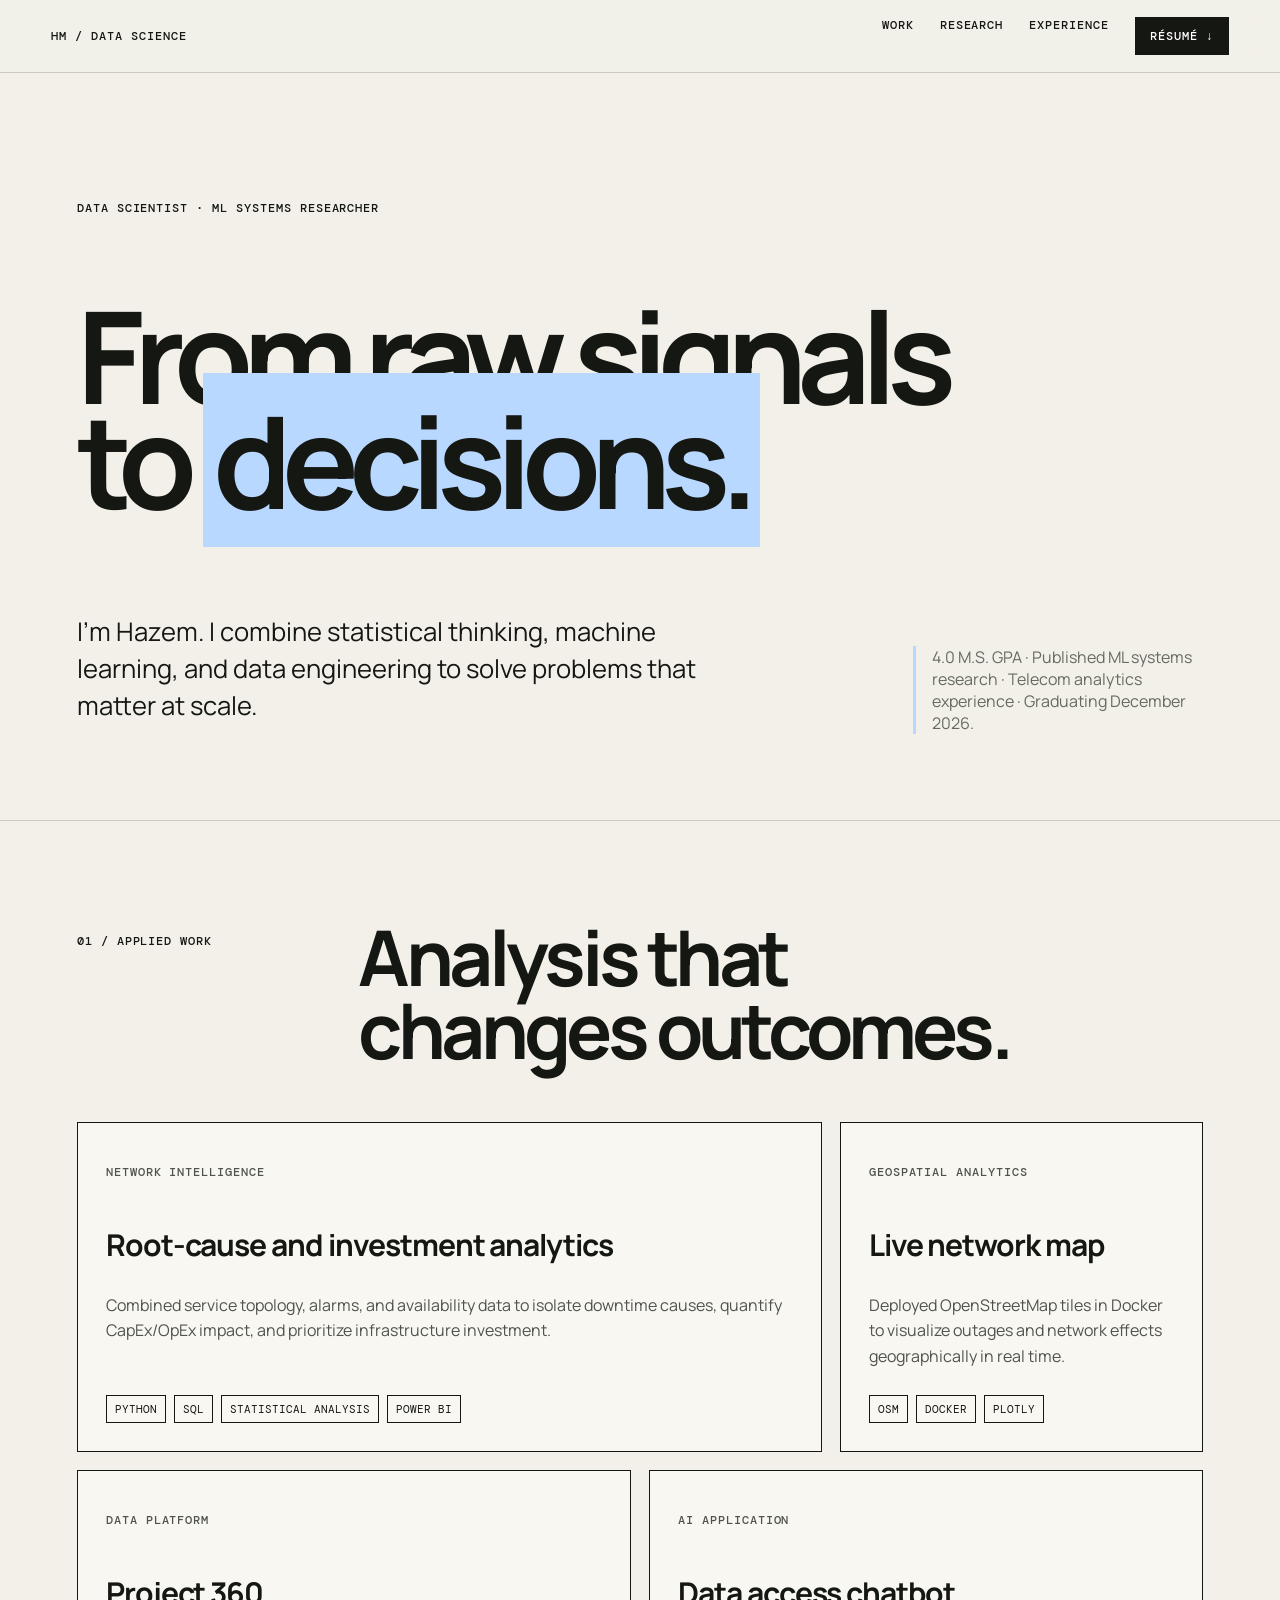
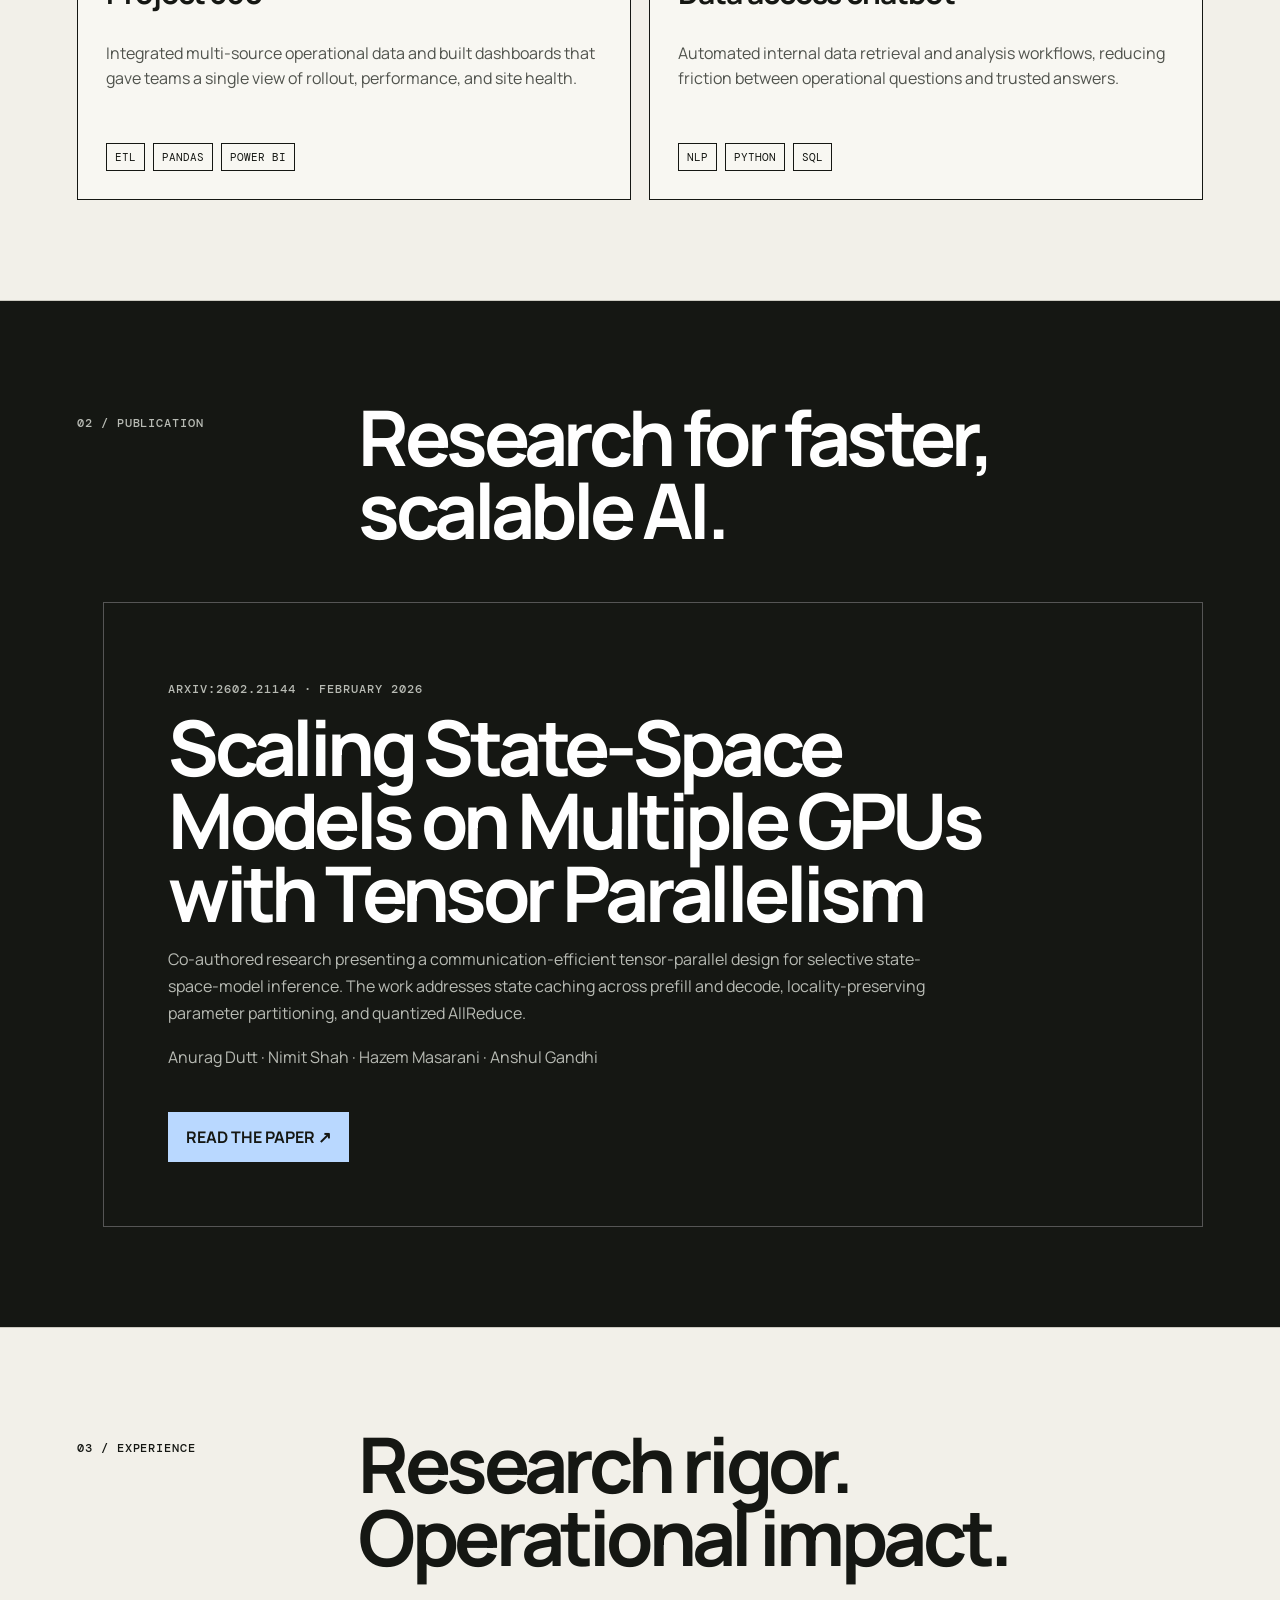
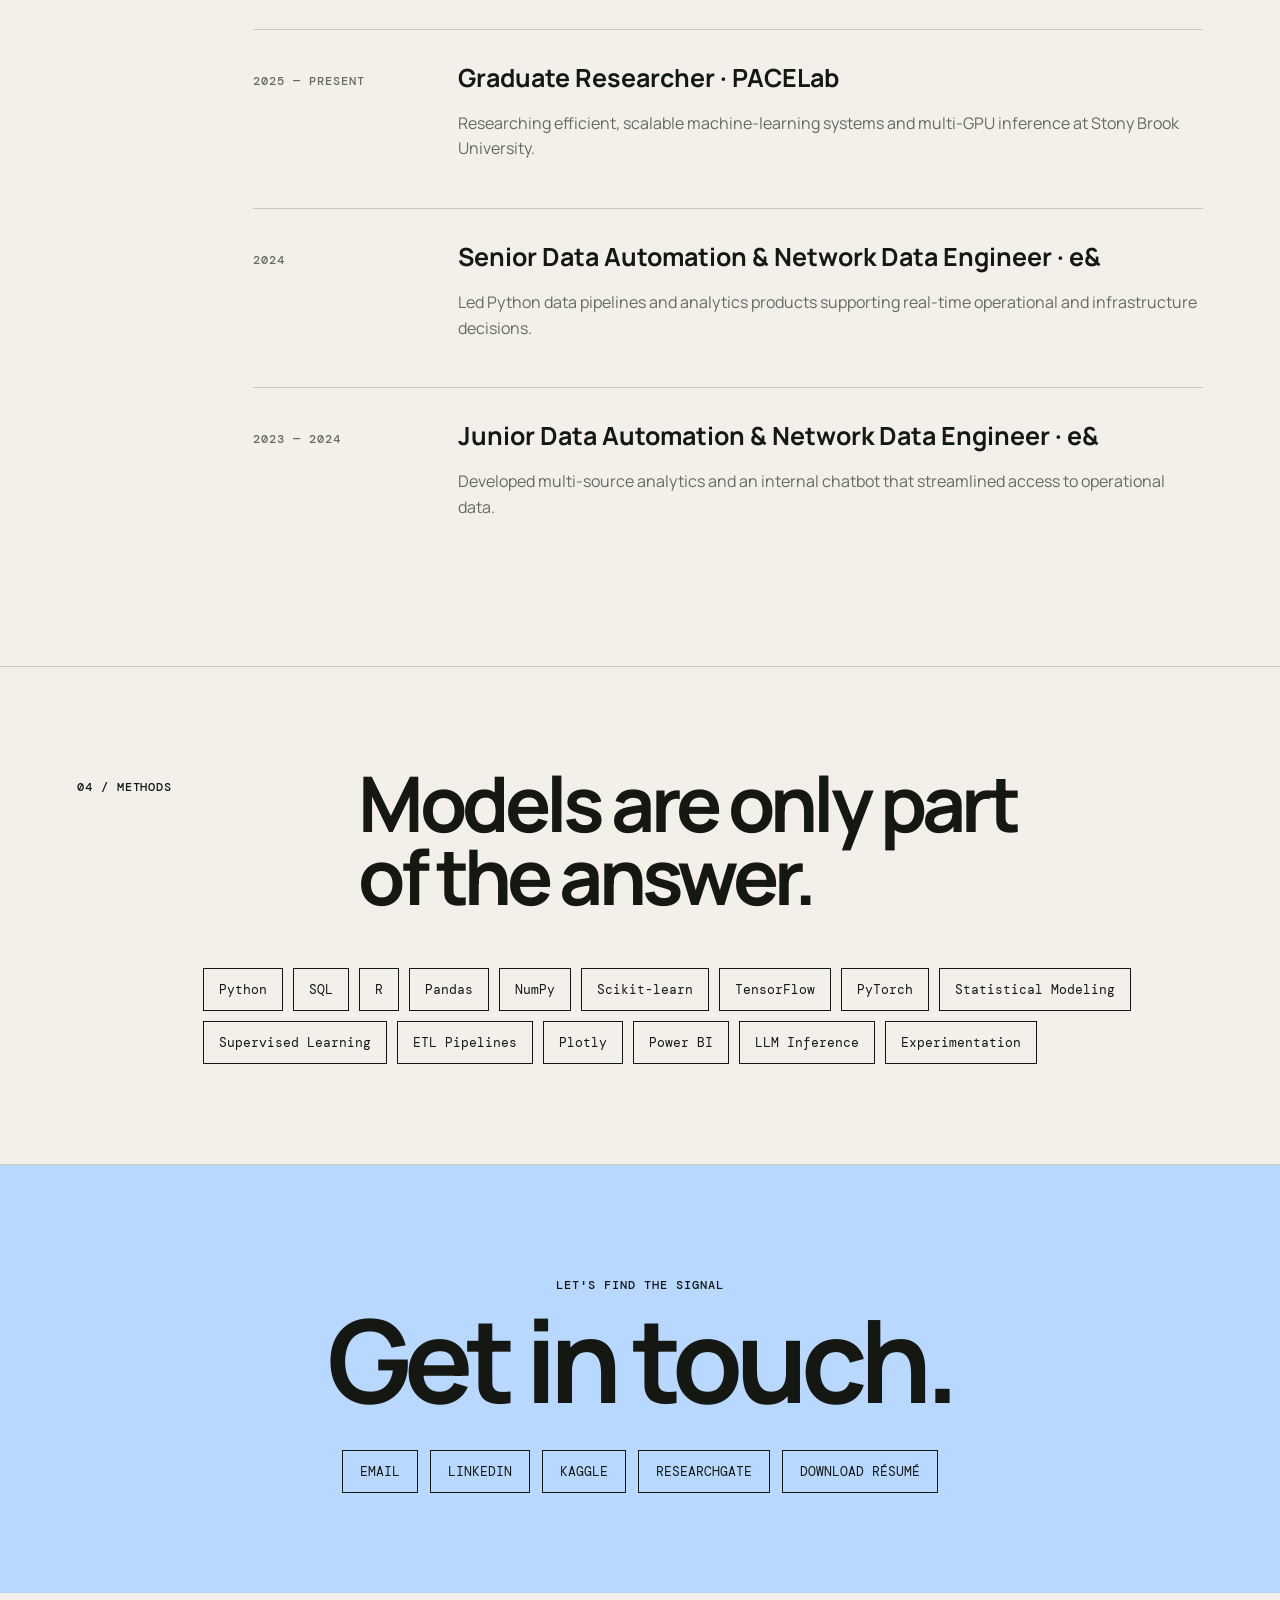
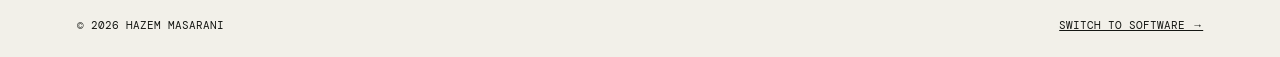
==== data-science/index.html @ bd85da00 "Build role-specific portfolio sites and resumes" ====
<!doctype html><html lang="en"><head><meta charset="UTF-8"><meta name="viewport" content="width=device-width,initial-scale=1"><meta name="description" content="Hazem Masarani — Data Scientist researching scalable AI and building decision systems."><title>Hazem Masarani — Data Scientist</title><link rel="stylesheet" href="../assets/site.css"></head><body class="portfolio ds"><nav class="nav"><a class="brand" href="../">HM / DATA SCIENCE</a><div class="nav-links"><a href="#work">Work</a><a href="#research">Research</a><a href="#experience">Experience</a><a class="pill" href="../resumes/Hazem_Masarani_Data_Scientist.pdf" download>Résumé ↓</a></div></nav><header class="hero"><p class="kicker">Data Scientist · ML Systems Researcher</p><h1>From raw signals<br>to <em>decisions.</em></h1><div class="hero-bottom"><p class="hero-copy">I’m Hazem. I combine statistical thinking, machine learning, and data engineering to solve problems that matter at scale.</p><p class="availability">4.0 M.S. GPA · Published ML systems research · Telecom analytics experience · Graduating December 2026.</p></div></header><main><section class="section" id="work"><div class="section-head"><p class="label">01 / APPLIED WORK</p><h2>Analysis that<br>changes outcomes.</h2></div><div class="project-grid"><article class="card wide"><p class="meta">NETWORK INTELLIGENCE</p><h3>Root-cause and investment analytics</h3><p>Combined service topology, alarms, and availability data to isolate downtime causes, quantify CapEx/OpEx impact, and prioritize infrastructure investment.</p><div class="tags"><span>PYTHON</span><span>SQL</span><span>STATISTICAL ANALYSIS</span><span>POWER BI</span></div></article><article class="card small"><p class="meta">GEOSPATIAL ANALYTICS</p><h3>Live network map</h3><p>Deployed OpenStreetMap tiles in Docker to visualize outages and network effects geographically in real time.</p><div class="tags"><span>OSM</span><span>DOCKER</span><span>PLOTLY</span></div></article><article class="card"><p class="meta">DATA PLATFORM</p><h3>Project 360</h3><p>Integrated multi-source operational data and built dashboards that gave teams a single view of rollout, performance, and site health.</p><div class="tags"><span>ETL</span><span>PANDAS</span><span>POWER BI</span></div></article><article class="card"><p class="meta">AI APPLICATION</p><h3>Data access chatbot</h3><p>Automated internal data retrieval and analysis workflows, reducing friction between operational questions and trusted answers.</p><div class="tags"><span>NLP</span><span>PYTHON</span><span>SQL</span></div></article></div></section><section class="section paper" id="research"><div class="section-head"><p class="label">02 / PUBLICATION</p><h2>Research for faster,<br>scalable AI.</h2></div><div class="paper-box"><p class="meta">ARXIV:2602.21144 · FEBRUARY 2026</p><h2>Scaling State-Space Models on Multiple GPUs with Tensor Parallelism</h2><p>Co-authored research presenting a communication-efficient tensor-parallel design for selective state-space-model inference. The work addresses state caching across prefill and decode, locality-preserving parameter partitioning, and quantized AllReduce.</p><p>Anurag Dutt · Nimit Shah · Hazem Masarani · Anshul Gandhi</p><a href="https://arxiv.org/abs/2602.21144" target="_blank" rel="noreferrer">READ THE PAPER ↗</a></div></section><section class="section" id="experience"><div class="section-head"><p class="label">03 / EXPERIENCE</p><h2>Research rigor.<br>Operational impact.</h2></div><div class="timeline"><article class="role"><p class="meta">2025 — PRESENT</p><div><h3>Graduate Researcher · PACELab</h3><p>Researching efficient, scalable machine-learning systems and multi-GPU inference at Stony Brook University.</p></div></article><article class="role"><p class="meta">2024</p><div><h3>Senior Data Automation & Network Data Engineer · e&</h3><p>Led Python data pipelines and analytics products supporting real-time operational and infrastructure decisions.</p></div></article><article class="role"><p class="meta">2023 — 2024</p><div><h3>Junior Data Automation & Network Data Engineer · e&</h3><p>Developed multi-source analytics and an internal chatbot that streamlined access to operational data.</p></div></article></div></section><section class="section"><div class="section-head"><p class="label">04 / METHODS</p><h2>Models are only part<br>of the answer.</h2></div><div class="skills"><span>Python</span><span>SQL</span><span>R</span><span>Pandas</span><span>NumPy</span><span>Scikit-learn</span><span>TensorFlow</span><span>PyTorch</span><span>Statistical Modeling</span><span>Supervised Learning</span><span>ETL Pipelines</span><span>Plotly</span><span>Power BI</span><span>LLM Inference</span><span>Experimentation</span></div></section><section class="section contact" id="contact"><p class="label">LET'S FIND THE SIGNAL</p><h2>Get in touch.</h2><div class="contact-links"><a href="mailto:masarani.hazem@gmail.com">EMAIL</a><a href="https://www.linkedin.com/in/hazem-masarani-8b86931b1/" target="_blank">LINKEDIN</a><a href="https://www.kaggle.com/hazemmasarani" target="_blank">KAGGLE</a><a href="https://www.researchgate.net/profile/Hazem-Masarani" target="_blank">RESEARCHGATE</a><a href="../resumes/Hazem_Masarani_Data_Scientist.pdf" download>DOWNLOAD RÉSUMÉ</a></div></section></main><footer class="site-foot"><span>© 2026 HAZEM MASARANI</span><a href="../software/">SWITCH TO SOFTWARE →</a></footer><script src="../assets/site.js"></script></body></html>
---- assets/site.css ----
@import url('https://fonts.googleapis.com/css2?family=DM+Mono:wght@400;500&family=Manrope:wght@400;500;600;700;800&display=swap');
:root{--ink:#151713;--paper:#f2f0e9;--lime:#c7f36b;--muted:#666a61;--line:#cbc9c0;--blue:#b9d8ff}*{box-sizing:border-box}html{scroll-behavior:smooth}body{margin:0;background:var(--paper);color:var(--ink);font-family:Manrope,Arial,sans-serif}a{color:inherit}.gateway main{max-width:1180px;margin:auto;padding:7vw 28px 60px}.eyebrow,.kicker,.label,.path span,.nav,.meta{font:500 12px DM Mono,monospace;letter-spacing:.08em;text-transform:uppercase}.gateway h1{font-size:clamp(54px,9vw,130px);line-height:.86;letter-spacing:-.075em;margin:22px 0 36px;max-width:1000px}.lede{font-size:20px;line-height:1.55;max-width:640px;color:var(--muted)}.paths{display:grid;grid-template-columns:1fr 1fr;gap:18px;margin-top:70px}.path{position:relative;text-decoration:none;border:1px solid var(--ink);padding:30px;min-height:330px;display:flex;flex-direction:column;transition:.25s}.path:first-child{background:var(--lime)}.path.data{background:var(--blue)}.path:hover{transform:translateY(-7px);box-shadow:8px 8px 0 var(--ink)}.path h2{font-size:clamp(38px,5vw,68px);line-height:.92;letter-spacing:-.06em;margin:42px 0 18px}.path p{max-width:440px;color:#3d413a}.path b{margin-top:auto;font-size:14px}.gateway footer{padding:24px 28px;border-top:1px solid var(--line);font:12px DM Mono,monospace}
.portfolio{--accent:var(--lime)}.portfolio.ds{--accent:var(--blue)}.nav{position:sticky;top:0;z-index:10;background:rgba(242,240,233,.93);backdrop-filter:blur(12px);display:flex;align-items:center;justify-content:space-between;padding:17px max(24px,4vw);border-bottom:1px solid var(--line)}.nav a{text-decoration:none}.nav-links{display:flex;gap:26px}.nav .brand{font-weight:500}.pill{background:var(--ink);color:white;padding:11px 15px}.hero{padding:clamp(60px,9vw,130px) max(24px,6vw) 70px;min-height:83vh;display:flex;flex-direction:column;justify-content:space-between}.hero h1{font-size:clamp(58px,10vw,148px);line-height:.82;letter-spacing:-.078em;margin:32px 0}.hero h1 em{font-style:normal;background:var(--accent);padding:0 .08em}.hero-bottom{display:grid;grid-template-columns:1.5fr 1fr;gap:50px;align-items:end}.hero-copy{font-size:clamp(19px,2vw,27px);line-height:1.45;max-width:760px}.availability{justify-self:end;border-left:3px solid var(--accent);padding-left:16px;color:var(--muted);max-width:290px}.section{padding:100px max(24px,6vw);border-top:1px solid var(--line)}.section-head{display:grid;grid-template-columns:1fr 3fr;margin-bottom:55px}.section h2{font-size:clamp(40px,6vw,80px);line-height:.95;letter-spacing:-.06em;margin:0}.project-grid{display:grid;grid-template-columns:repeat(12,1fr);gap:18px}.card{border:1px solid var(--ink);padding:28px;min-height:330px;grid-column:span 6;display:flex;flex-direction:column;background:#f8f7f2}.card.wide{grid-column:span 8}.card.small{grid-column:span 4}.card:hover{background:var(--accent)}.card h3{font-size:30px;line-height:1.05;letter-spacing:-.035em;margin:35px 0 16px}.card p{color:#50534d;line-height:1.6}.tags{display:flex;flex-wrap:wrap;gap:8px;margin-top:auto}.tags span{font:11px DM Mono;border:1px solid;padding:6px 8px}.card-link{text-decoration:none}.timeline{max-width:950px;margin-left:auto}.role{display:grid;grid-template-columns:180px 1fr;gap:25px;padding:30px 0;border-top:1px solid var(--line)}.role h3{font-size:25px;margin:0 0 5px}.role p{color:var(--muted);line-height:1.6}.skills{display:flex;flex-wrap:wrap;gap:10px;max-width:1000px;margin-left:auto}.skills span{border:1px solid;padding:12px 15px;font:13px DM Mono}.paper{background:var(--ink);color:white}.paper .paper-box{border:1px solid #555;padding:clamp(25px,5vw,70px);max-width:1100px;margin-left:auto}.paper h2{max-width:900px}.paper p{color:#b8bbb4;max-width:760px;line-height:1.7}.paper a{display:inline-block;margin-top:25px;background:var(--accent);color:var(--ink);padding:14px 18px;text-decoration:none;font-weight:700}.contact{background:var(--accent);text-align:center}.contact h2{font-size:clamp(50px,9vw,120px);margin-bottom:35px}.contact-links{display:flex;justify-content:center;flex-wrap:wrap;gap:12px}.contact-links a{border:1px solid;padding:12px 17px;text-decoration:none;font:13px DM Mono}.site-foot{display:flex;justify-content:space-between;padding:25px max(24px,6vw);font:11px DM Mono}.menu{display:none}@media(max-width:760px){.paths{grid-template-columns:1fr}.nav-links a:not(.pill){display:none}.hero-bottom,.section-head{grid-template-columns:1fr}.availability{justify-self:start}.card,.card.wide,.card.small{grid-column:span 12}.role{grid-template-columns:1fr}.section{padding-top:70px;padding-bottom:70px}.hero{min-height:75vh}.site-foot{gap:20px;flex-direction:column}}
@media(prefers-reduced-motion:reduce){html{scroll-behavior:auto}.path{transition:none}}
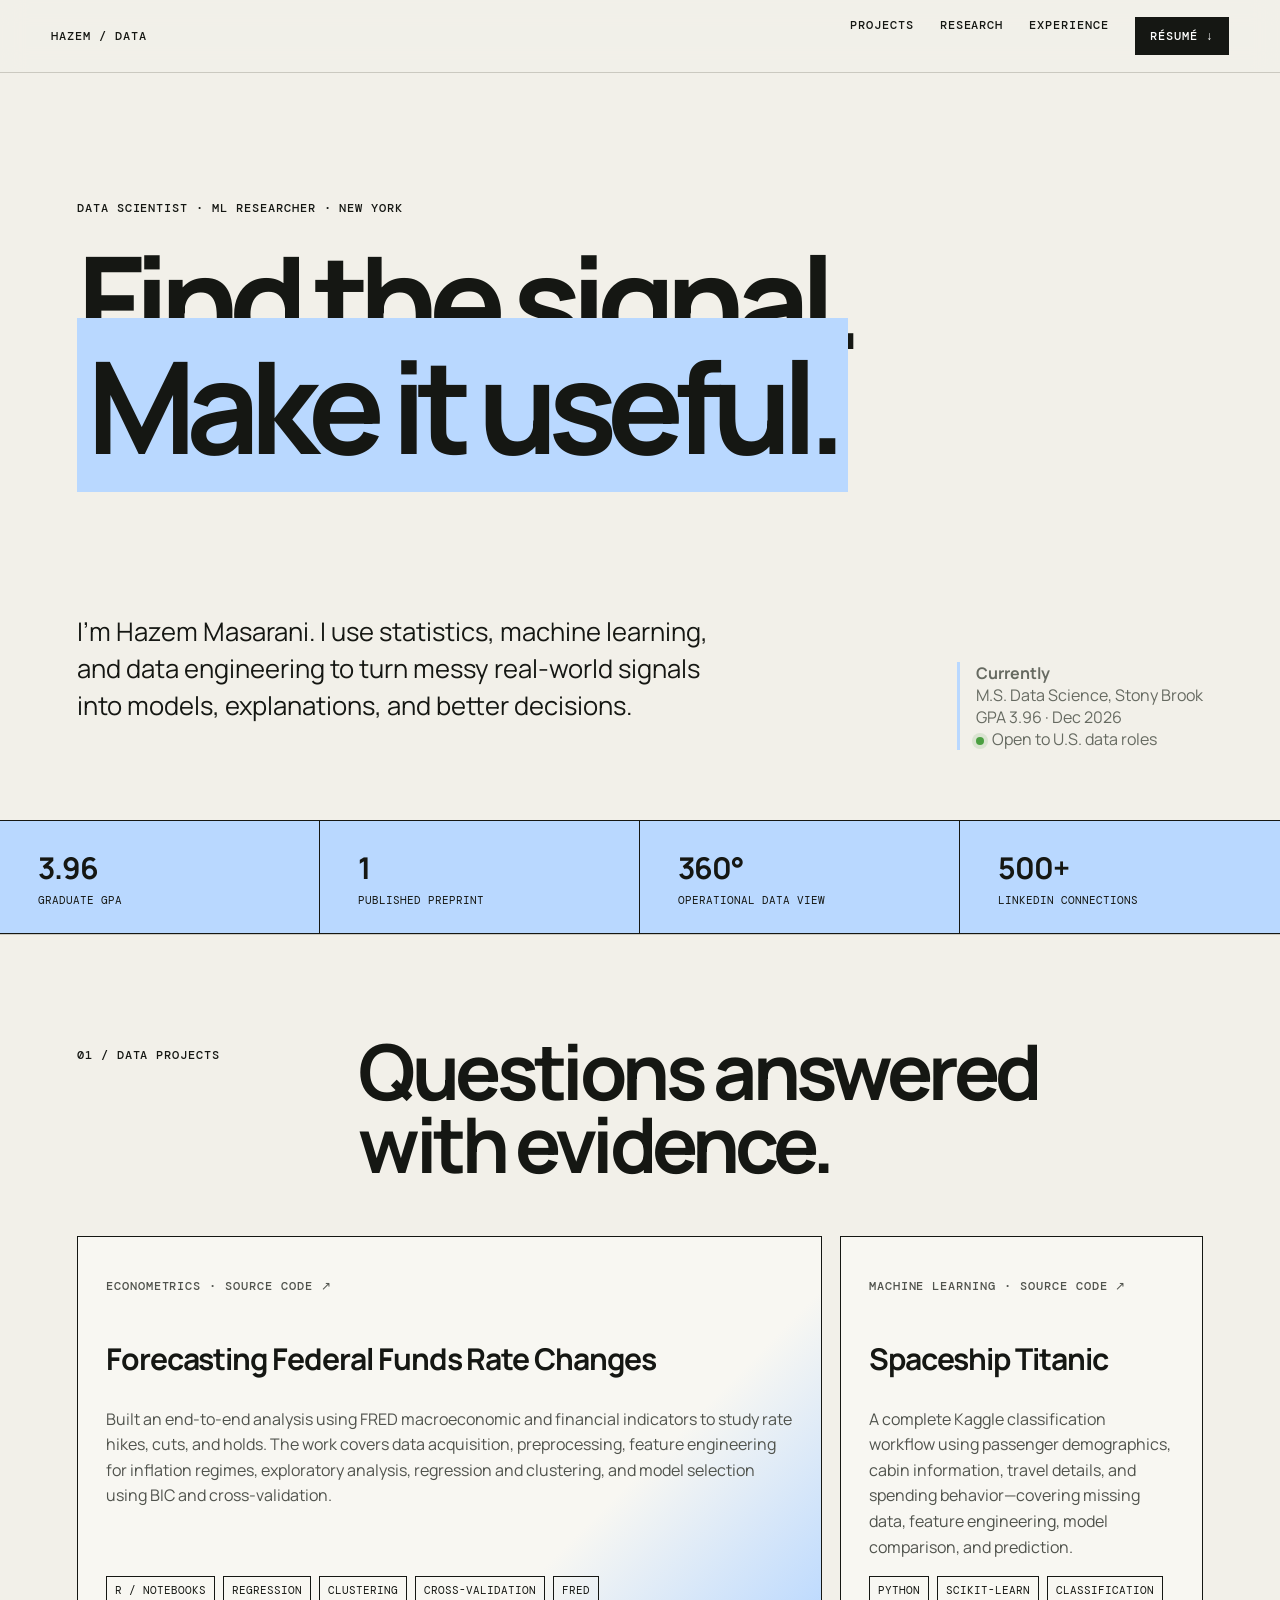
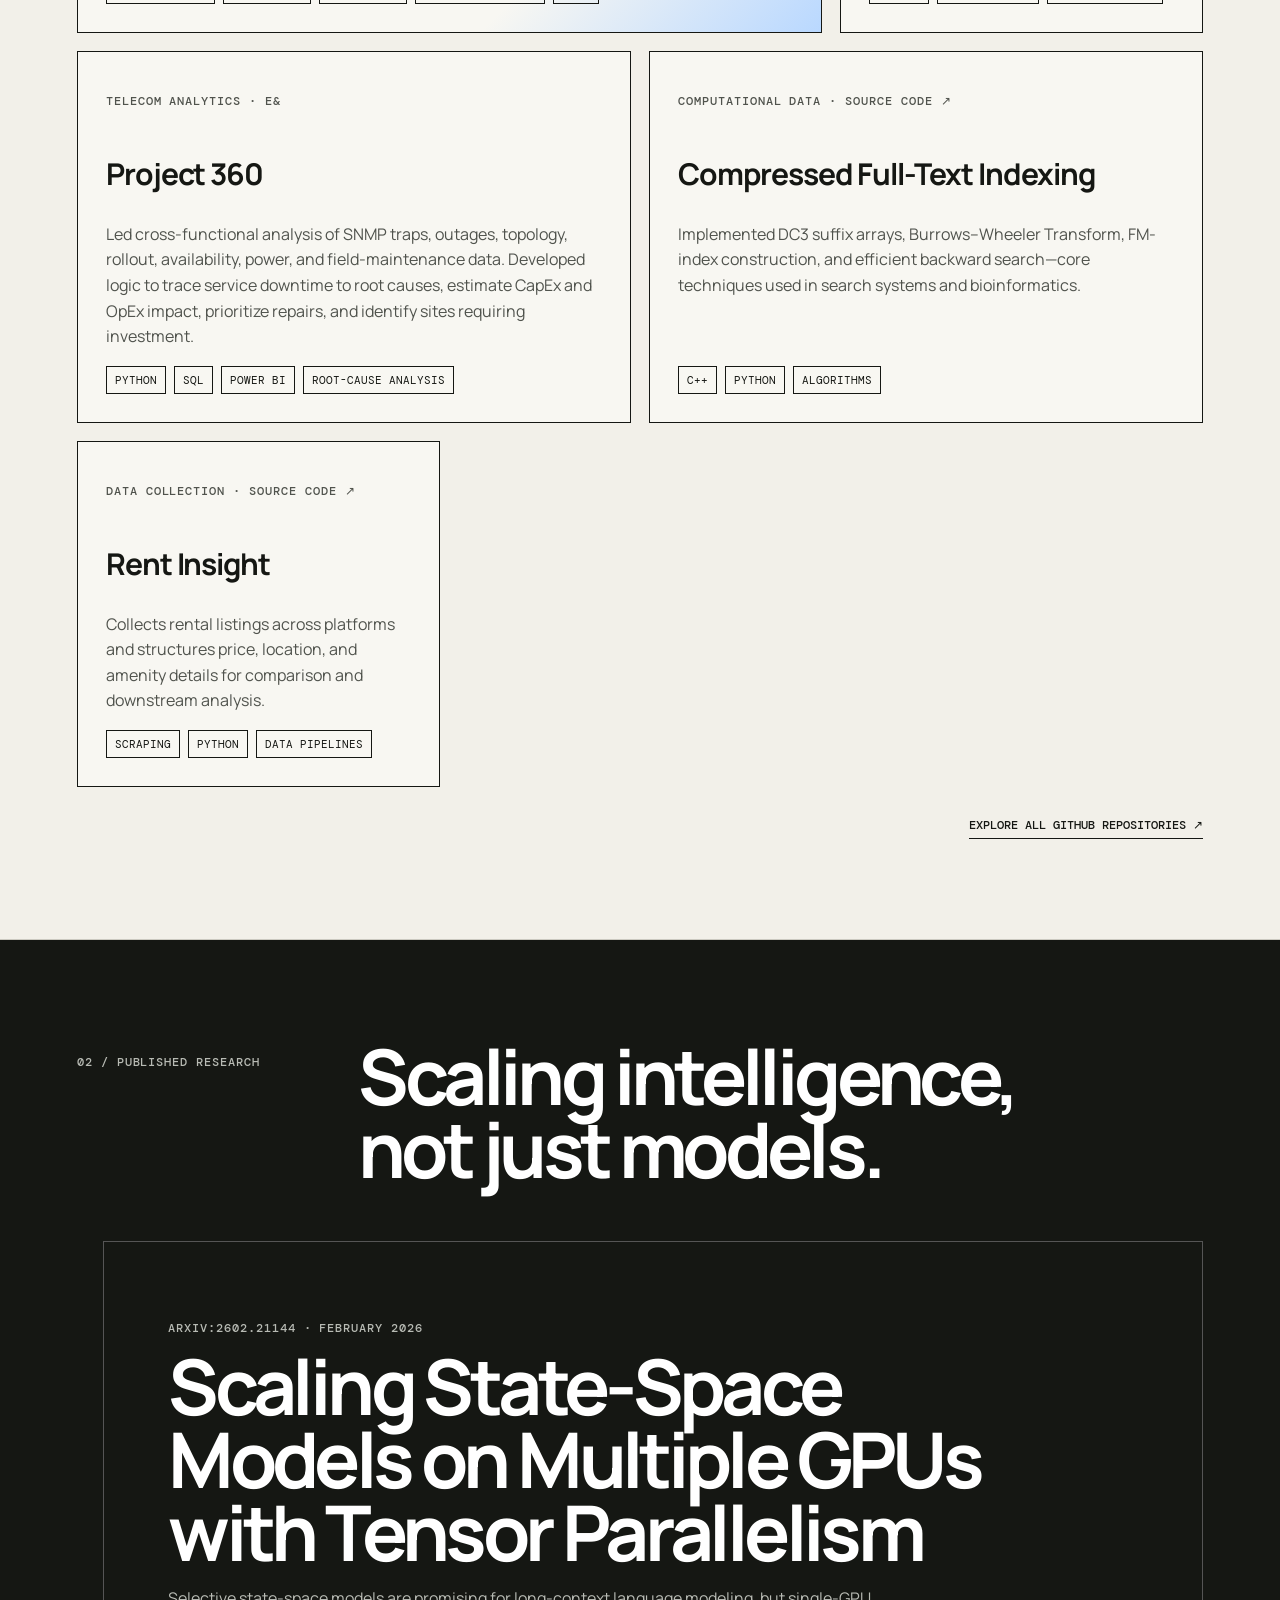
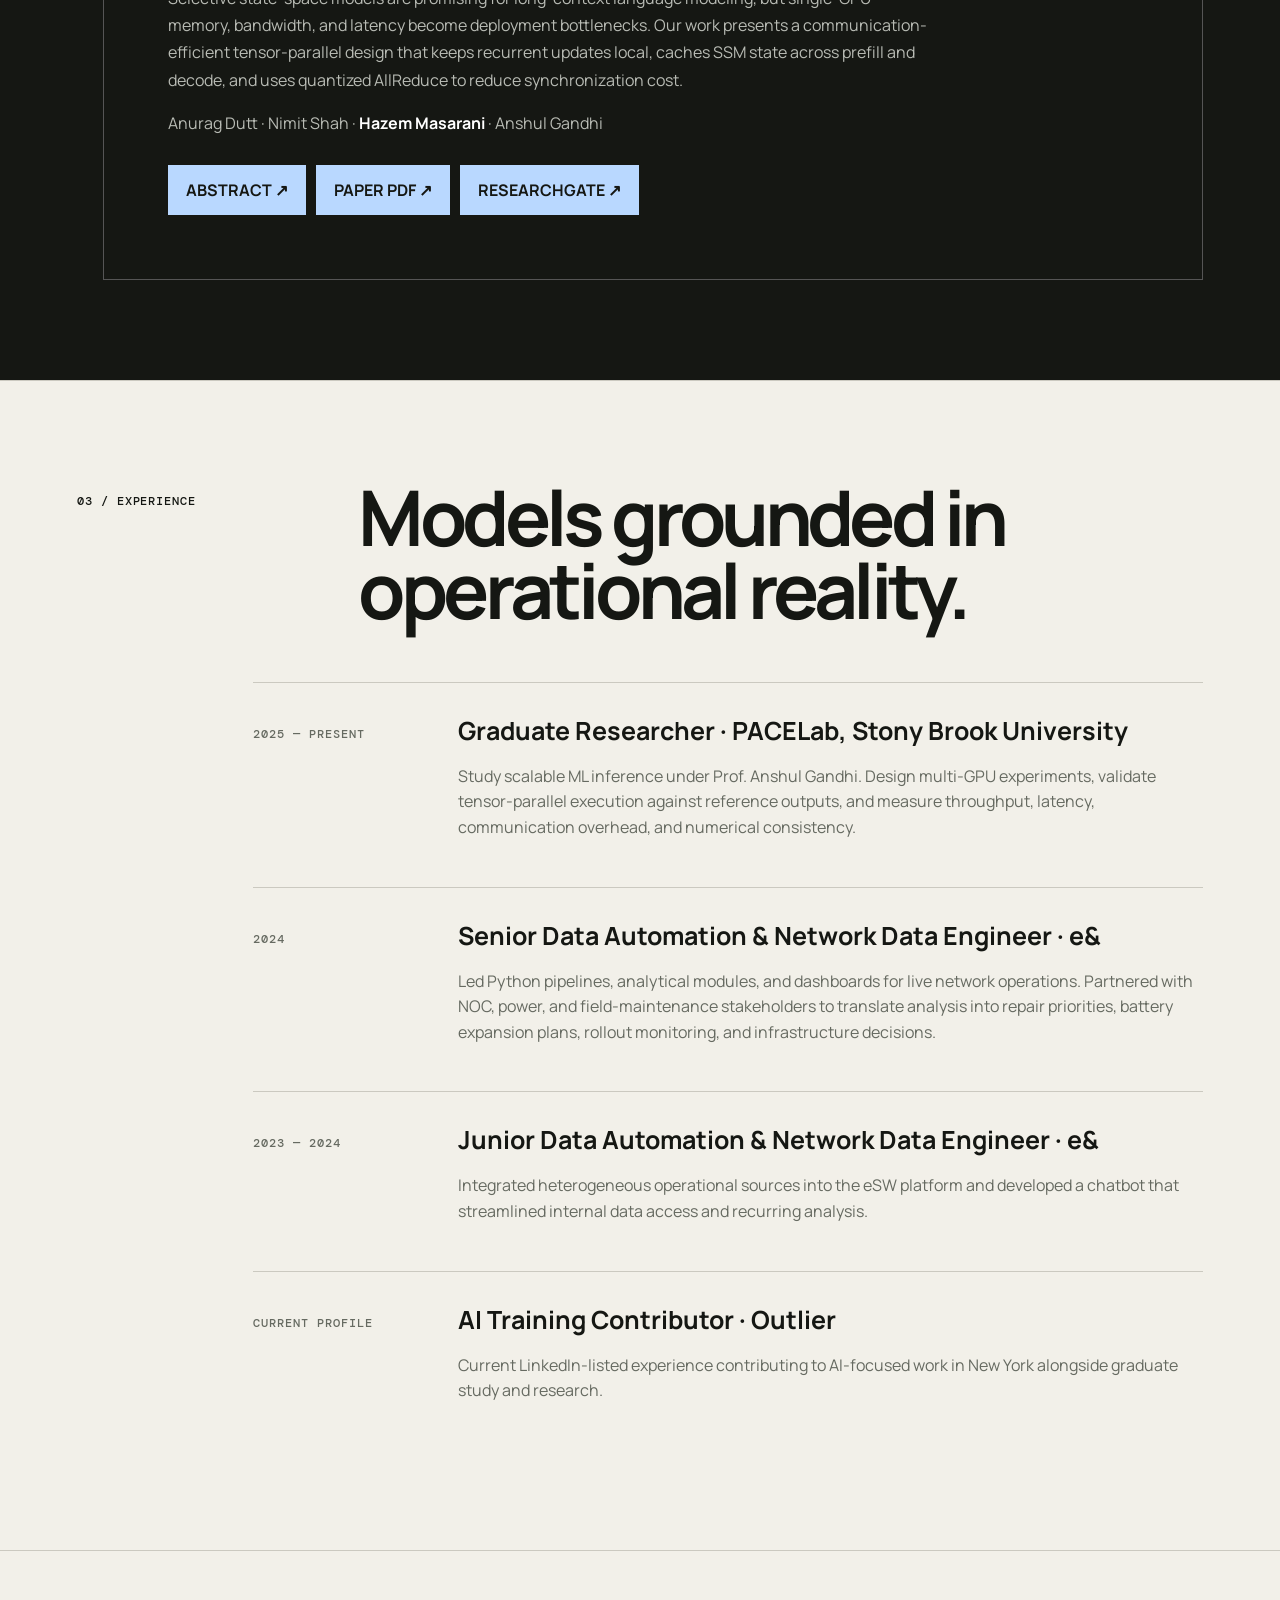
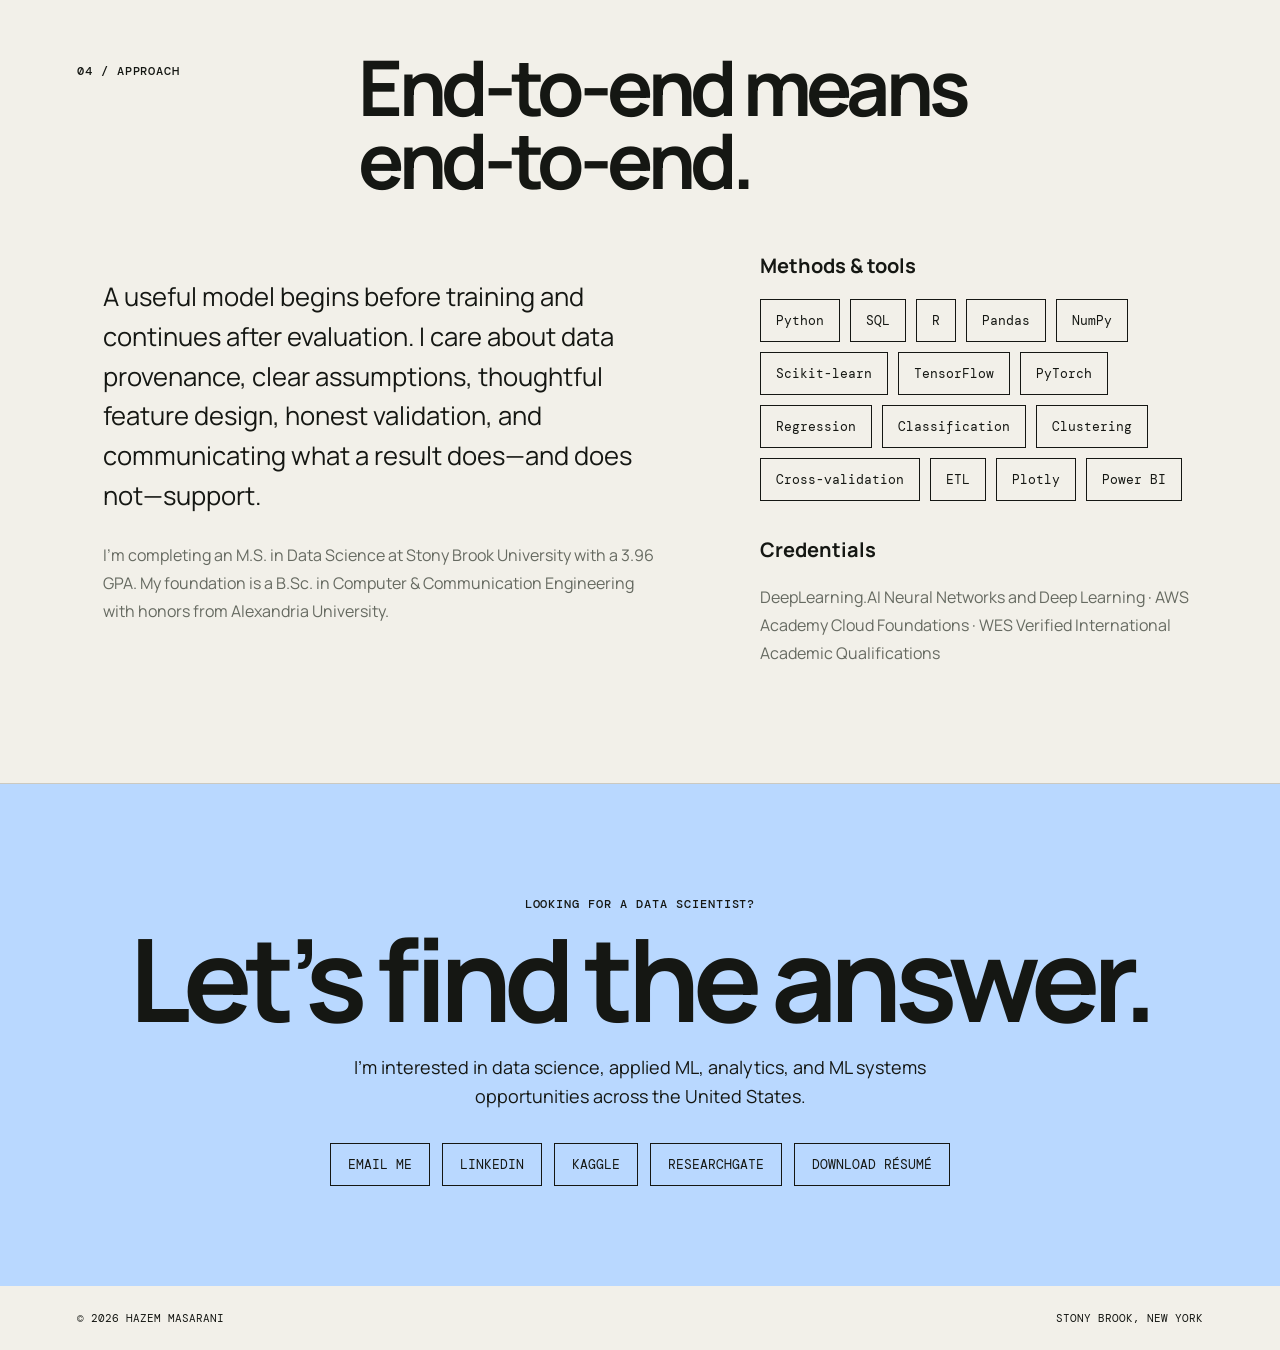
==== commit fca5080d: "Expand isolated portfolios and redesign resumes" ====
--- a/data-science/index.html
+++ b/data-science/index.html
@@ -1 +1 @@
-<!doctype html><html lang="en"><head><meta charset="UTF-8"><meta name="viewport" content="width=device-width,initial-scale=1"><meta name="description" content="Hazem Masarani — Data Scientist researching scalable AI and building decision systems."><title>Hazem Masarani — Data Scientist</title><link rel="stylesheet" href="../assets/site.css"></head><body class="portfolio ds"><nav class="nav"><a class="brand" href="../">HM / DATA SCIENCE</a><div class="nav-links"><a href="#work">Work</a><a href="#research">Research</a><a href="#experience">Experience</a><a class="pill" href="../resumes/Hazem_Masarani_Data_Scientist.pdf" download>Résumé ↓</a></div></nav><header class="hero"><p class="kicker">Data Scientist · ML Systems Researcher</p><h1>From raw signals<br>to <em>decisions.</em></h1><div class="hero-bottom"><p class="hero-copy">I’m Hazem. I combine statistical thinking, machine learning, and data engineering to solve problems that matter at scale.</p><p class="availability">4.0 M.S. GPA · Published ML systems research · Telecom analytics experience · Graduating December 2026.</p></div></header><main><section class="section" id="work"><div class="section-head"><p class="label">01 / APPLIED WORK</p><h2>Analysis that<br>changes outcomes.</h2></div><div class="project-grid"><article class="card wide"><p class="meta">NETWORK INTELLIGENCE</p><h3>Root-cause and investment analytics</h3><p>Combined service topology, alarms, and availability data to isolate downtime causes, quantify CapEx/OpEx impact, and prioritize infrastructure investment.</p><div class="tags"><span>PYTHON</span><span>SQL</span><span>STATISTICAL ANALYSIS</span><span>POWER BI</span></div></article><article class="card small"><p class="meta">GEOSPATIAL ANALYTICS</p><h3>Live network map</h3><p>Deployed OpenStreetMap tiles in Docker to visualize outages and network effects geographically in real time.</p><div class="tags"><span>OSM</span><span>DOCKER</span><span>PLOTLY</span></div></article><article class="card"><p class="meta">DATA PLATFORM</p><h3>Project 360</h3><p>Integrated multi-source operational data and built dashboards that gave teams a single view of rollout, performance, and site health.</p><div class="tags"><span>ETL</span><span>PANDAS</span><span>POWER BI</span></div></article><article class="card"><p class="meta">AI APPLICATION</p><h3>Data access chatbot</h3><p>Automated internal data retrieval and analysis workflows, reducing friction between operational questions and trusted answers.</p><div class="tags"><span>NLP</span><span>PYTHON</span><span>SQL</span></div></article></div></section><section class="section paper" id="research"><div class="section-head"><p class="label">02 / PUBLICATION</p><h2>Research for faster,<br>scalable AI.</h2></div><div class="paper-box"><p class="meta">ARXIV:2602.21144 · FEBRUARY 2026</p><h2>Scaling State-Space Models on Multiple GPUs with Tensor Parallelism</h2><p>Co-authored research presenting a communication-efficient tensor-parallel design for selective state-space-model inference. The work addresses state caching across prefill and decode, locality-preserving parameter partitioning, and quantized AllReduce.</p><p>Anurag Dutt · Nimit Shah · Hazem Masarani · Anshul Gandhi</p><a href="https://arxiv.org/abs/2602.21144" target="_blank" rel="noreferrer">READ THE PAPER ↗</a></div></section><section class="section" id="experience"><div class="section-head"><p class="label">03 / EXPERIENCE</p><h2>Research rigor.<br>Operational impact.</h2></div><div class="timeline"><article class="role"><p class="meta">2025 — PRESENT</p><div><h3>Graduate Researcher · PACELab</h3><p>Researching efficient, scalable machine-learning systems and multi-GPU inference at Stony Brook University.</p></div></article><article class="role"><p class="meta">2024</p><div><h3>Senior Data Automation & Network Data Engineer · e&</h3><p>Led Python data pipelines and analytics products supporting real-time operational and infrastructure decisions.</p></div></article><article class="role"><p class="meta">2023 — 2024</p><div><h3>Junior Data Automation & Network Data Engineer · e&</h3><p>Developed multi-source analytics and an internal chatbot that streamlined access to operational data.</p></div></article></div></section><section class="section"><div class="section-head"><p class="label">04 / METHODS</p><h2>Models are only part<br>of the answer.</h2></div><div class="skills"><span>Python</span><span>SQL</span><span>R</span><span>Pandas</span><span>NumPy</span><span>Scikit-learn</span><span>TensorFlow</span><span>PyTorch</span><span>Statistical Modeling</span><span>Supervised Learning</span><span>ETL Pipelines</span><span>Plotly</span><span>Power BI</span><span>LLM Inference</span><span>Experimentation</span></div></section><section class="section contact" id="contact"><p class="label">LET'S FIND THE SIGNAL</p><h2>Get in touch.</h2><div class="contact-links"><a href="mailto:masarani.hazem@gmail.com">EMAIL</a><a href="https://www.linkedin.com/in/hazem-masarani-8b86931b1/" target="_blank">LINKEDIN</a><a href="https://www.kaggle.com/hazemmasarani" target="_blank">KAGGLE</a><a href="https://www.researchgate.net/profile/Hazem-Masarani" target="_blank">RESEARCHGATE</a><a href="../resumes/Hazem_Masarani_Data_Scientist.pdf" download>DOWNLOAD RÉSUMÉ</a></div></section></main><footer class="site-foot"><span>© 2026 HAZEM MASARANI</span><a href="../software/">SWITCH TO SOFTWARE →</a></footer><script src="../assets/site.js"></script></body></html>
+<!doctype html><html lang="en"><head><meta charset="UTF-8"><meta name="viewport" content="width=device-width,initial-scale=1"><meta name="description" content="Hazem Masarani — data scientist and ML systems researcher turning complex data into defensible decisions."><title>Hazem Masarani — Data Scientist</title><link rel="stylesheet" href="../assets/site.css"></head><body class="portfolio ds"><nav class="nav"><a class="brand" href="#top">HAZEM / DATA</a><div class="nav-links"><a href="#projects">Projects</a><a href="#research">Research</a><a href="#experience">Experience</a><a class="pill" href="../resumes/Hazem_Masarani_Data_Scientist.pdf" download>Résumé ↓</a></div></nav><header class="hero" id="top"><div><p class="kicker">DATA SCIENTIST · ML RESEARCHER · NEW YORK</p><h1>Find the signal.<br><em>Make it useful.</em></h1></div><div class="hero-bottom"><p class="hero-copy">I’m Hazem Masarani. I use statistics, machine learning, and data engineering to turn messy real-world signals into models, explanations, and better decisions.</p><div class="availability"><strong>Currently</strong><br>M.S. Data Science, Stony Brook<br>GPA 3.96 · Dec 2026<br><span class="status-dot"></span> Open to U.S. data roles</div></div></header><main><section class="proof"><div><b>3.96</b><span>Graduate GPA</span></div><div><b>1</b><span>Published preprint</span></div><div><b>360°</b><span>Operational data view</span></div><div><b>500+</b><span>LinkedIn connections</span></div></section><section class="section" id="projects"><div class="section-head"><p class="label">01 / DATA PROJECTS</p><h2>Questions answered<br>with evidence.</h2></div><div class="project-grid"><a class="card wide card-link featured" href="https://github.com/hazemmasarani/fed-rate-prediction" target="_blank" rel="noreferrer"><p class="meta">ECONOMETRICS · SOURCE CODE ↗</p><h3>Forecasting Federal Funds Rate Changes</h3><p>Built an end-to-end analysis using FRED macroeconomic and financial indicators to study rate hikes, cuts, and holds. The work covers data acquisition, preprocessing, feature engineering for inflation regimes, exploratory analysis, regression and clustering, and model selection using BIC and cross-validation.</p><div class="tags"><span>R / NOTEBOOKS</span><span>REGRESSION</span><span>CLUSTERING</span><span>CROSS-VALIDATION</span><span>FRED</span></div></a><a class="card small card-link" href="https://github.com/hazemmasarani/spaceship-titanic" target="_blank" rel="noreferrer"><p class="meta">MACHINE LEARNING · SOURCE CODE ↗</p><h3>Spaceship Titanic</h3><p>A complete Kaggle classification workflow using passenger demographics, cabin information, travel details, and spending behavior—covering missing data, feature engineering, model comparison, and prediction.</p><div class="tags"><span>PYTHON</span><span>SCIKIT-LEARN</span><span>CLASSIFICATION</span></div></a><article class="card"><p class="meta">TELECOM ANALYTICS · e&</p><h3>Project 360</h3><p>Led cross-functional analysis of SNMP traps, outages, topology, rollout, availability, power, and field-maintenance data. Developed logic to trace service downtime to root causes, estimate CapEx and OpEx impact, prioritize repairs, and identify sites requiring investment.</p><div class="tags"><span>PYTHON</span><span>SQL</span><span>POWER BI</span><span>ROOT-CAUSE ANALYSIS</span></div></article><a class="card card-link" href="https://github.com/hazemmasarani/fm-index-engine" target="_blank" rel="noreferrer"><p class="meta">COMPUTATIONAL DATA · SOURCE CODE ↗</p><h3>Compressed Full-Text Indexing</h3><p>Implemented DC3 suffix arrays, Burrows–Wheeler Transform, FM-index construction, and efficient backward search—core techniques used in search systems and bioinformatics.</p><div class="tags"><span>C++</span><span>PYTHON</span><span>ALGORITHMS</span></div></a><a class="card small card-link" href="https://github.com/hazemmasarani/rent-insight" target="_blank" rel="noreferrer"><p class="meta">DATA COLLECTION · SOURCE CODE ↗</p><h3>Rent Insight</h3><p>Collects rental listings across platforms and structures price, location, and amenity details for comparison and downstream analysis.</p><div class="tags"><span>SCRAPING</span><span>PYTHON</span><span>DATA PIPELINES</span></div></a></div><div class="repo-cta"><a href="https://github.com/hazemmasarani?tab=repositories" target="_blank" rel="noreferrer">EXPLORE ALL GITHUB REPOSITORIES ↗</a></div></section><section class="section paper" id="research"><div class="section-head"><p class="label">02 / PUBLISHED RESEARCH</p><h2>Scaling intelligence,<br>not just models.</h2></div><div class="paper-box"><p class="meta">ARXIV:2602.21144 · FEBRUARY 2026</p><h2>Scaling State-Space Models on Multiple GPUs with Tensor Parallelism</h2><p>Selective state-space models are promising for long-context language modeling, but single-GPU memory, bandwidth, and latency become deployment bottlenecks. Our work presents a communication-efficient tensor-parallel design that keeps recurrent updates local, caches SSM state across prefill and decode, and uses quantized AllReduce to reduce synchronization cost.</p><p class="authors">Anurag Dutt · Nimit Shah · <strong>Hazem Masarani</strong> · Anshul Gandhi</p><div class="paper-actions"><a href="https://arxiv.org/abs/2602.21144" target="_blank" rel="noreferrer">ABSTRACT ↗</a><a href="https://arxiv.org/pdf/2602.21144" target="_blank" rel="noreferrer">PAPER PDF ↗</a><a href="https://www.researchgate.net/publication/401178571_Scaling_State-Space_Models_on_Multiple_GPUs_with_Tensor_Parallelism" target="_blank" rel="noreferrer">RESEARCHGATE ↗</a></div></div></section><section class="section" id="experience"><div class="section-head"><p class="label">03 / EXPERIENCE</p><h2>Models grounded in<br>operational reality.</h2></div><div class="timeline"><article class="role"><p class="meta">2025 — PRESENT</p><div><h3>Graduate Researcher · PACELab, Stony Brook University</h3><p>Study scalable ML inference under Prof. Anshul Gandhi. Design multi-GPU experiments, validate tensor-parallel execution against reference outputs, and measure throughput, latency, communication overhead, and numerical consistency.</p></div></article><article class="role"><p class="meta">2024</p><div><h3>Senior Data Automation & Network Data Engineer · e&</h3><p>Led Python pipelines, analytical modules, and dashboards for live network operations. Partnered with NOC, power, and field-maintenance stakeholders to translate analysis into repair priorities, battery expansion plans, rollout monitoring, and infrastructure decisions.</p></div></article><article class="role"><p class="meta">2023 — 2024</p><div><h3>Junior Data Automation & Network Data Engineer · e&</h3><p>Integrated heterogeneous operational sources into the eSW platform and developed a chatbot that streamlined internal data access and recurring analysis.</p></div></article><article class="role"><p class="meta">CURRENT PROFILE</p><div><h3>AI Training Contributor · Outlier</h3><p>Current LinkedIn-listed experience contributing to AI-focused work in New York alongside graduate study and research.</p></div></article></div></section><section class="section" id="about"><div class="section-head"><p class="label">04 / APPROACH</p><h2>End-to-end means<br>end-to-end.</h2></div><div class="about-grid"><div><p class="big-copy">A useful model begins before training and continues after evaluation. I care about data provenance, clear assumptions, thoughtful feature design, honest validation, and communicating what a result does—and does not—support.</p><p>I’m completing an M.S. in Data Science at Stony Brook University with a 3.96 GPA. My foundation is a B.Sc. in Computer & Communication Engineering with honors from Alexandria University.</p></div><div><h3>Methods & tools</h3><div class="skills"><span>Python</span><span>SQL</span><span>R</span><span>Pandas</span><span>NumPy</span><span>Scikit-learn</span><span>TensorFlow</span><span>PyTorch</span><span>Regression</span><span>Classification</span><span>Clustering</span><span>Cross-validation</span><span>ETL</span><span>Plotly</span><span>Power BI</span></div><h3>Credentials</h3><p>DeepLearning.AI Neural Networks and Deep Learning · AWS Academy Cloud Foundations · WES Verified International Academic Qualifications</p></div></div></section><section class="section contact" id="contact"><p class="label">LOOKING FOR A DATA SCIENTIST?</p><h2>Let’s find the answer.</h2><p class="contact-copy">I’m interested in data science, applied ML, analytics, and ML systems opportunities across the United States.</p><div class="contact-links"><a href="mailto:masarani.hazem@gmail.com">EMAIL ME</a><a href="https://www.linkedin.com/in/hazem-masarani-8b86931b1/" target="_blank">LINKEDIN</a><a href="https://www.kaggle.com/hazemmasarani" target="_blank">KAGGLE</a><a href="https://www.researchgate.net/profile/Hazem-Masarani" target="_blank">RESEARCHGATE</a><a href="../resumes/Hazem_Masarani_Data_Scientist.pdf" download>DOWNLOAD RÉSUMÉ</a></div></section></main><footer class="site-foot"><span>© 2026 HAZEM MASARANI</span><span>STONY BROOK, NEW YORK</span></footer><script src="../assets/site.js"></script></body></html>
--- a/assets/site.css
+++ b/assets/site.css
@@ -2,3 +2,5 @@
 :root{--ink:#151713;--paper:#f2f0e9;--lime:#c7f36b;--muted:#666a61;--line:#cbc9c0;--blue:#b9d8ff}*{box-sizing:border-box}html{scroll-behavior:smooth}body{margin:0;background:var(--paper);color:var(--ink);font-family:Manrope,Arial,sans-serif}a{color:inherit}.gateway main{max-width:1180px;margin:auto;padding:7vw 28px 60px}.eyebrow,.kicker,.label,.path span,.nav,.meta{font:500 12px DM Mono,monospace;letter-spacing:.08em;text-transform:uppercase}.gateway h1{font-size:clamp(54px,9vw,130px);line-height:.86;letter-spacing:-.075em;margin:22px 0 36px;max-width:1000px}.lede{font-size:20px;line-height:1.55;max-width:640px;color:var(--muted)}.paths{display:grid;grid-template-columns:1fr 1fr;gap:18px;margin-top:70px}.path{position:relative;text-decoration:none;border:1px solid var(--ink);padding:30px;min-height:330px;display:flex;flex-direction:column;transition:.25s}.path:first-child{background:var(--lime)}.path.data{background:var(--blue)}.path:hover{transform:translateY(-7px);box-shadow:8px 8px 0 var(--ink)}.path h2{font-size:clamp(38px,5vw,68px);line-height:.92;letter-spacing:-.06em;margin:42px 0 18px}.path p{max-width:440px;color:#3d413a}.path b{margin-top:auto;font-size:14px}.gateway footer{padding:24px 28px;border-top:1px solid var(--line);font:12px DM Mono,monospace}
 .portfolio{--accent:var(--lime)}.portfolio.ds{--accent:var(--blue)}.nav{position:sticky;top:0;z-index:10;background:rgba(242,240,233,.93);backdrop-filter:blur(12px);display:flex;align-items:center;justify-content:space-between;padding:17px max(24px,4vw);border-bottom:1px solid var(--line)}.nav a{text-decoration:none}.nav-links{display:flex;gap:26px}.nav .brand{font-weight:500}.pill{background:var(--ink);color:white;padding:11px 15px}.hero{padding:clamp(60px,9vw,130px) max(24px,6vw) 70px;min-height:83vh;display:flex;flex-direction:column;justify-content:space-between}.hero h1{font-size:clamp(58px,10vw,148px);line-height:.82;letter-spacing:-.078em;margin:32px 0}.hero h1 em{font-style:normal;background:var(--accent);padding:0 .08em}.hero-bottom{display:grid;grid-template-columns:1.5fr 1fr;gap:50px;align-items:end}.hero-copy{font-size:clamp(19px,2vw,27px);line-height:1.45;max-width:760px}.availability{justify-self:end;border-left:3px solid var(--accent);padding-left:16px;color:var(--muted);max-width:290px}.section{padding:100px max(24px,6vw);border-top:1px solid var(--line)}.section-head{display:grid;grid-template-columns:1fr 3fr;margin-bottom:55px}.section h2{font-size:clamp(40px,6vw,80px);line-height:.95;letter-spacing:-.06em;margin:0}.project-grid{display:grid;grid-template-columns:repeat(12,1fr);gap:18px}.card{border:1px solid var(--ink);padding:28px;min-height:330px;grid-column:span 6;display:flex;flex-direction:column;background:#f8f7f2}.card.wide{grid-column:span 8}.card.small{grid-column:span 4}.card:hover{background:var(--accent)}.card h3{font-size:30px;line-height:1.05;letter-spacing:-.035em;margin:35px 0 16px}.card p{color:#50534d;line-height:1.6}.tags{display:flex;flex-wrap:wrap;gap:8px;margin-top:auto}.tags span{font:11px DM Mono;border:1px solid;padding:6px 8px}.card-link{text-decoration:none}.timeline{max-width:950px;margin-left:auto}.role{display:grid;grid-template-columns:180px 1fr;gap:25px;padding:30px 0;border-top:1px solid var(--line)}.role h3{font-size:25px;margin:0 0 5px}.role p{color:var(--muted);line-height:1.6}.skills{display:flex;flex-wrap:wrap;gap:10px;max-width:1000px;margin-left:auto}.skills span{border:1px solid;padding:12px 15px;font:13px DM Mono}.paper{background:var(--ink);color:white}.paper .paper-box{border:1px solid #555;padding:clamp(25px,5vw,70px);max-width:1100px;margin-left:auto}.paper h2{max-width:900px}.paper p{color:#b8bbb4;max-width:760px;line-height:1.7}.paper a{display:inline-block;margin-top:25px;background:var(--accent);color:var(--ink);padding:14px 18px;text-decoration:none;font-weight:700}.contact{background:var(--accent);text-align:center}.contact h2{font-size:clamp(50px,9vw,120px);margin-bottom:35px}.contact-links{display:flex;justify-content:center;flex-wrap:wrap;gap:12px}.contact-links a{border:1px solid;padding:12px 17px;text-decoration:none;font:13px DM Mono}.site-foot{display:flex;justify-content:space-between;padding:25px max(24px,6vw);font:11px DM Mono}.menu{display:none}@media(max-width:760px){.paths{grid-template-columns:1fr}.nav-links a:not(.pill){display:none}.hero-bottom,.section-head{grid-template-columns:1fr}.availability{justify-self:start}.card,.card.wide,.card.small{grid-column:span 12}.role{grid-template-columns:1fr}.section{padding-top:70px;padding-bottom:70px}.hero{min-height:75vh}.site-foot{gap:20px;flex-direction:column}}
 @media(prefers-reduced-motion:reduce){html{scroll-behavior:auto}.path{transition:none}}
+.proof{display:grid;grid-template-columns:repeat(4,1fr);border-top:1px solid var(--ink);border-bottom:1px solid var(--ink);background:var(--accent)}.proof div{padding:26px max(18px,3vw);border-right:1px solid var(--ink);display:flex;flex-direction:column;gap:5px}.proof div:last-child{border:0}.proof b{font-size:30px;letter-spacing:-.04em}.proof span{font:11px DM Mono,monospace;text-transform:uppercase}.status-dot{display:inline-block;width:8px;height:8px;border-radius:50%;background:#4b9f41;margin:9px 5px 0 0;box-shadow:0 0 0 4px rgba(75,159,65,.14)}.featured{background:linear-gradient(135deg,#f8f7f2 70%,var(--accent))}.repo-cta{display:flex;justify-content:flex-end;margin-top:30px}.repo-cta a{font:500 12px DM Mono,monospace;text-decoration:none;border-bottom:1px solid;padding-bottom:5px}.paper-actions{display:flex;flex-wrap:wrap;gap:10px}.paper-actions a{margin-top:12px}.authors strong{color:white}.about-grid{display:grid;grid-template-columns:1.25fr 1fr;gap:clamp(35px,8vw,120px);max-width:1100px;margin-left:auto}.about-grid p{line-height:1.75;color:var(--muted)}.about-grid h3{margin:0 0 20px;font-size:20px}.about-grid h3:not(:first-child){margin-top:35px}.big-copy{font-size:clamp(19px,2vw,26px);line-height:1.55!important;color:var(--ink)!important}.about-grid .skills{margin:0}.contact-copy{font-size:18px;max-width:680px;margin:-15px auto 32px;line-height:1.6}.card-link{transition:transform .2s,box-shadow .2s}.card-link:hover{transform:translateY(-4px);box-shadow:6px 6px 0 var(--ink)}
+@media(max-width:760px){.proof{grid-template-columns:1fr 1fr}.proof div:nth-child(2){border-right:0}.proof div:nth-child(-n+2){border-bottom:1px solid var(--ink)}.about-grid{grid-template-columns:1fr}.paper-actions a{width:100%;text-align:center}.contact-copy{font-size:16px}}
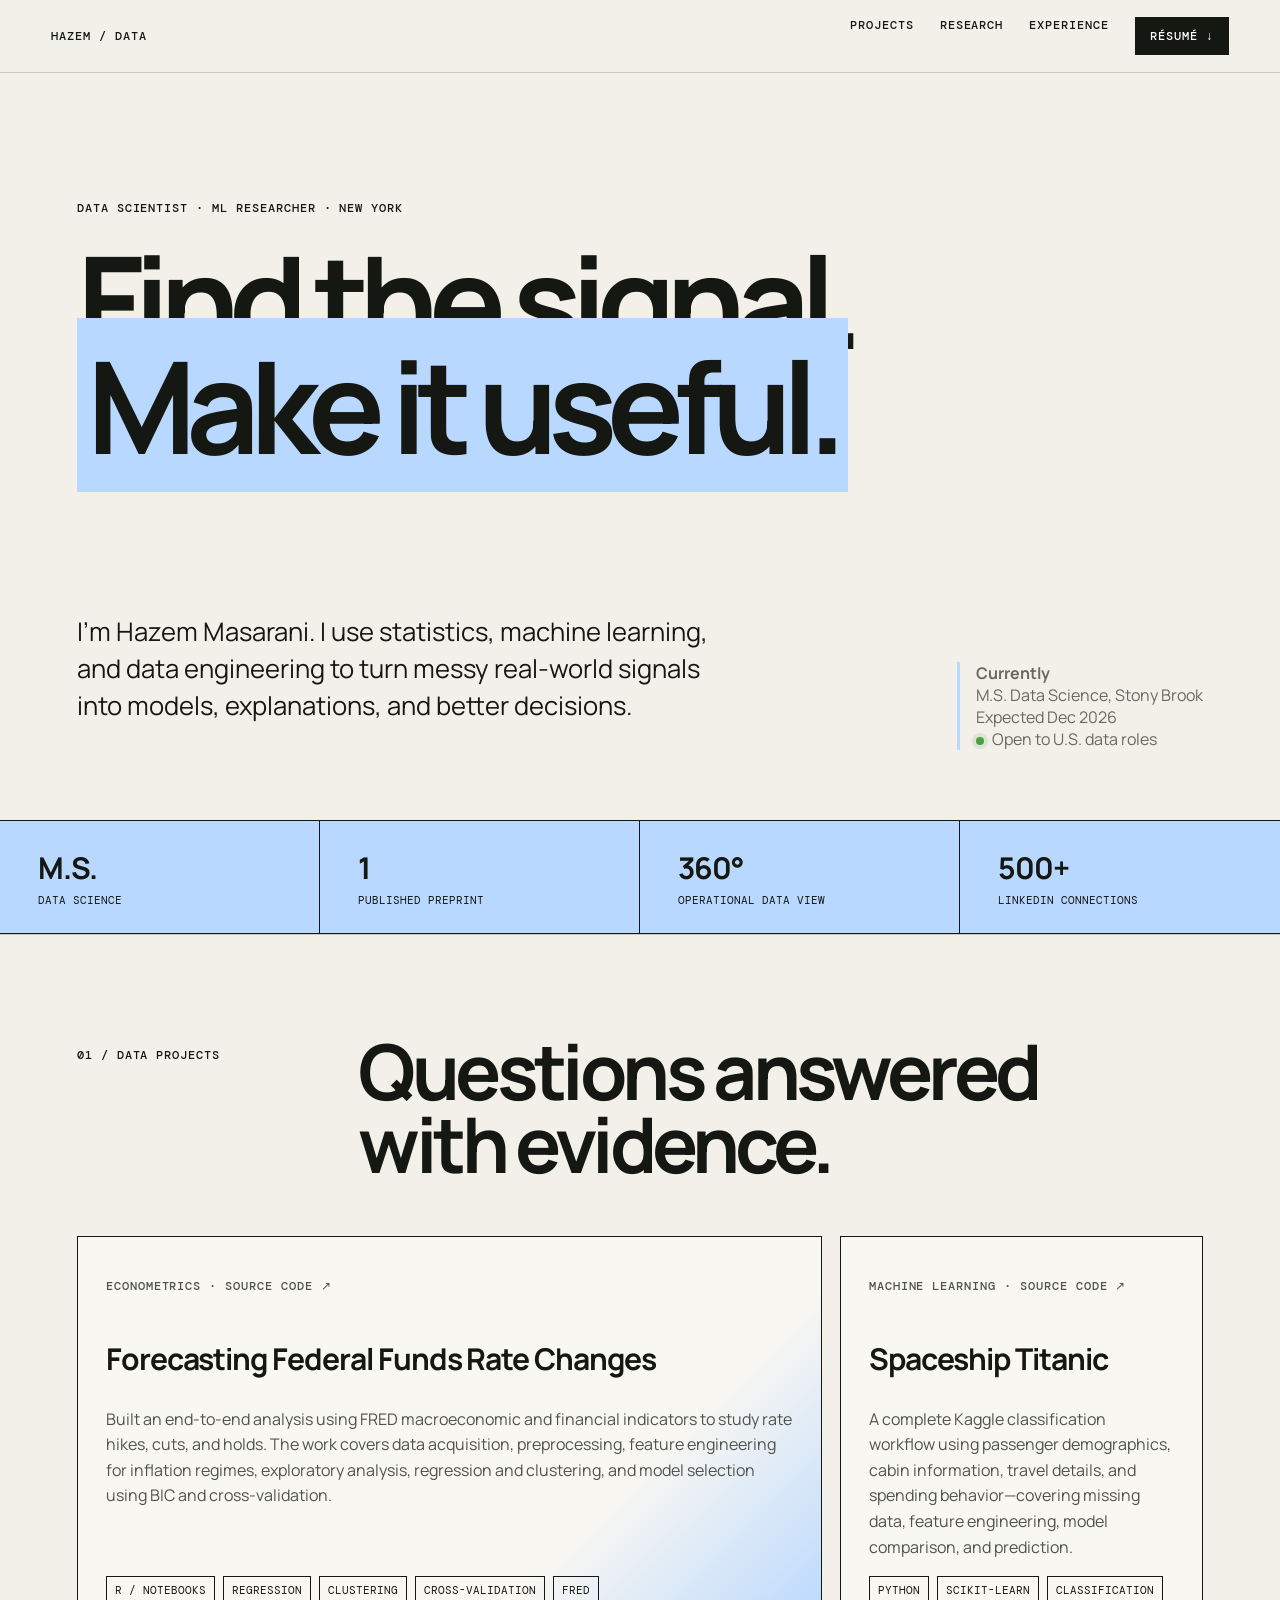
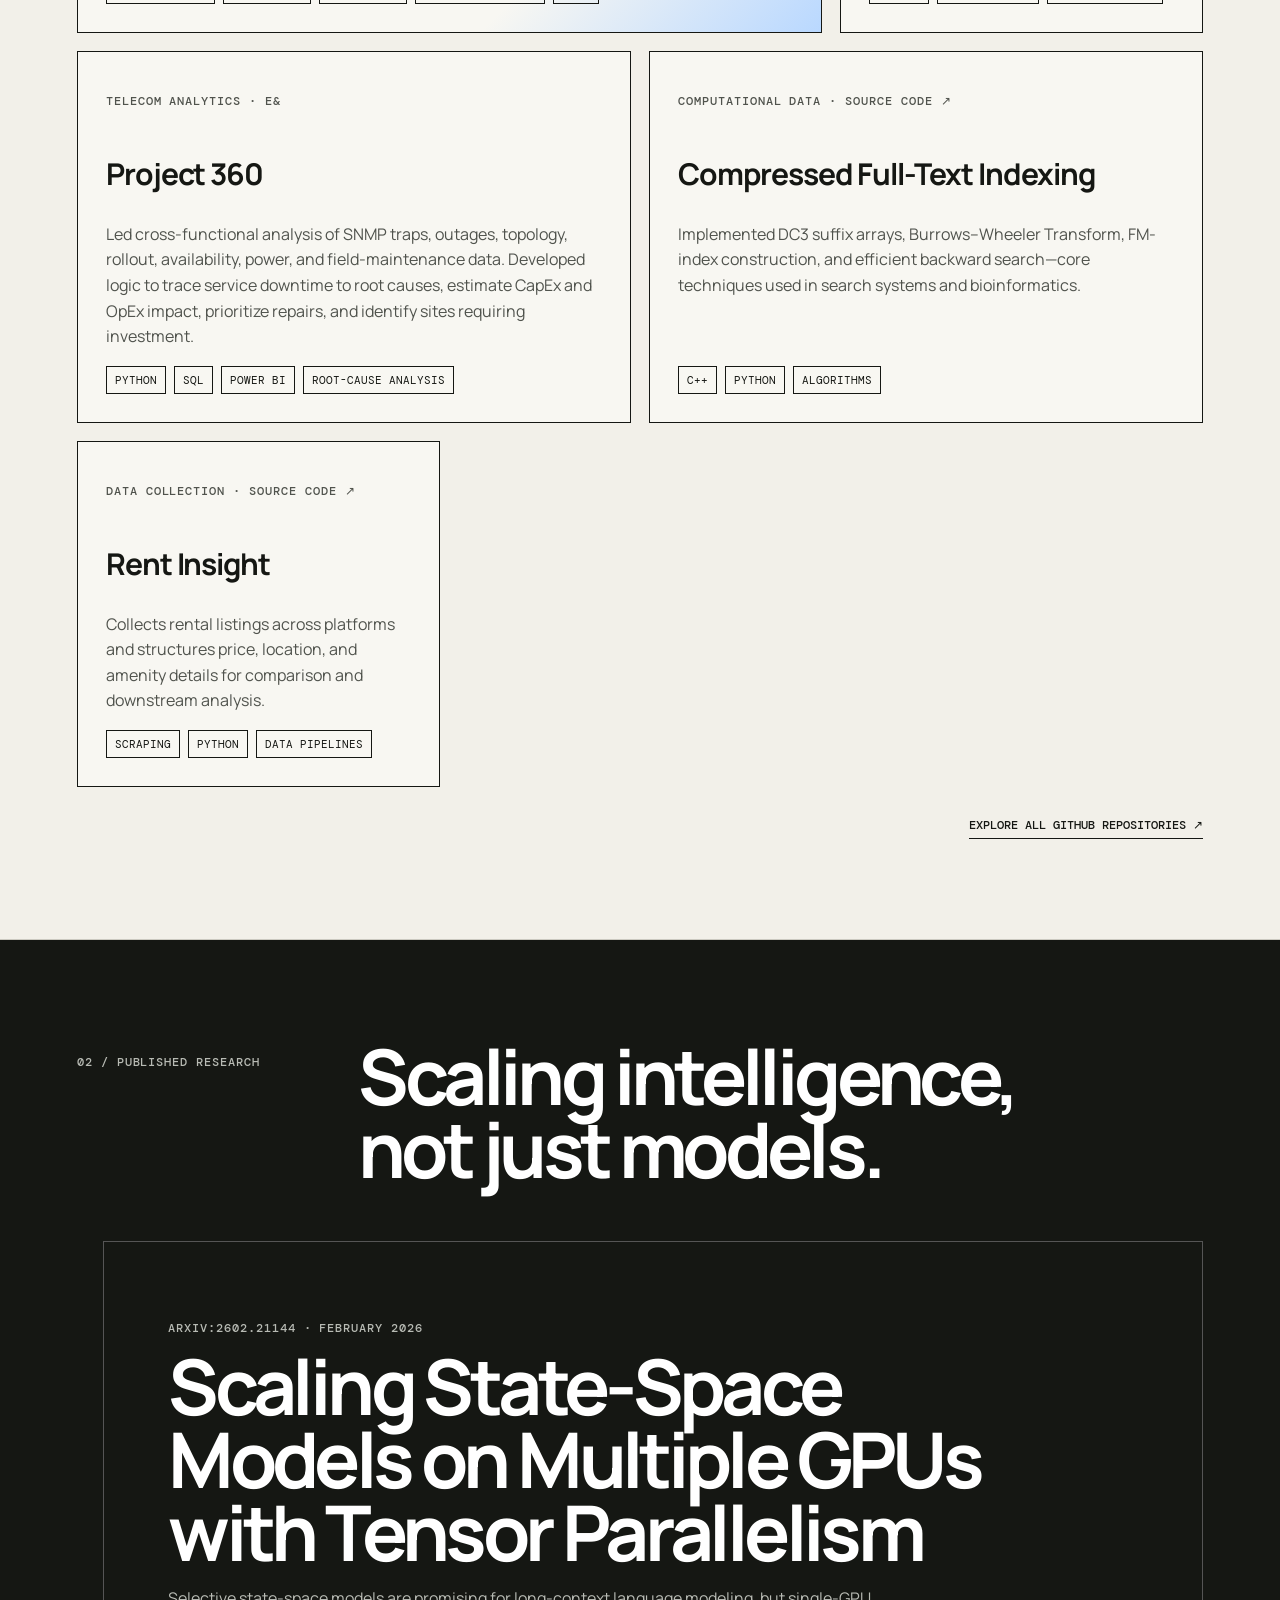
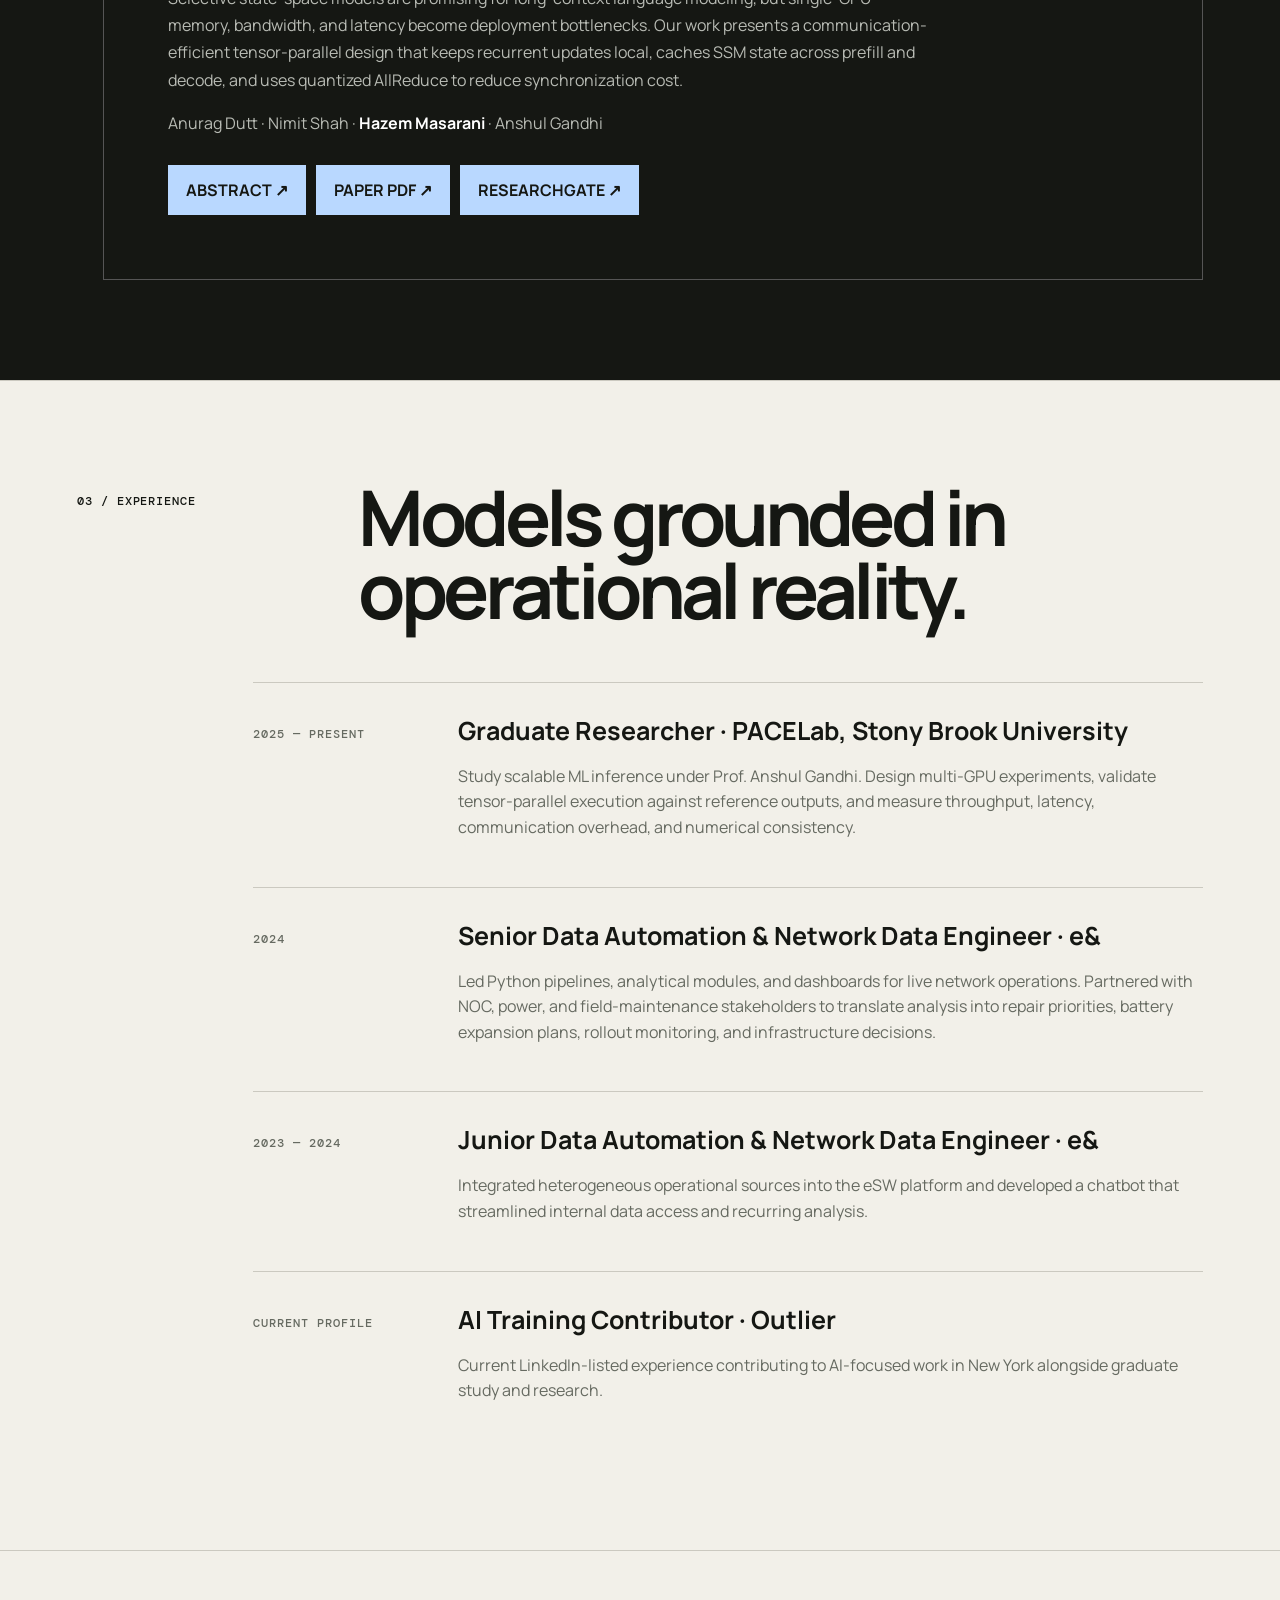
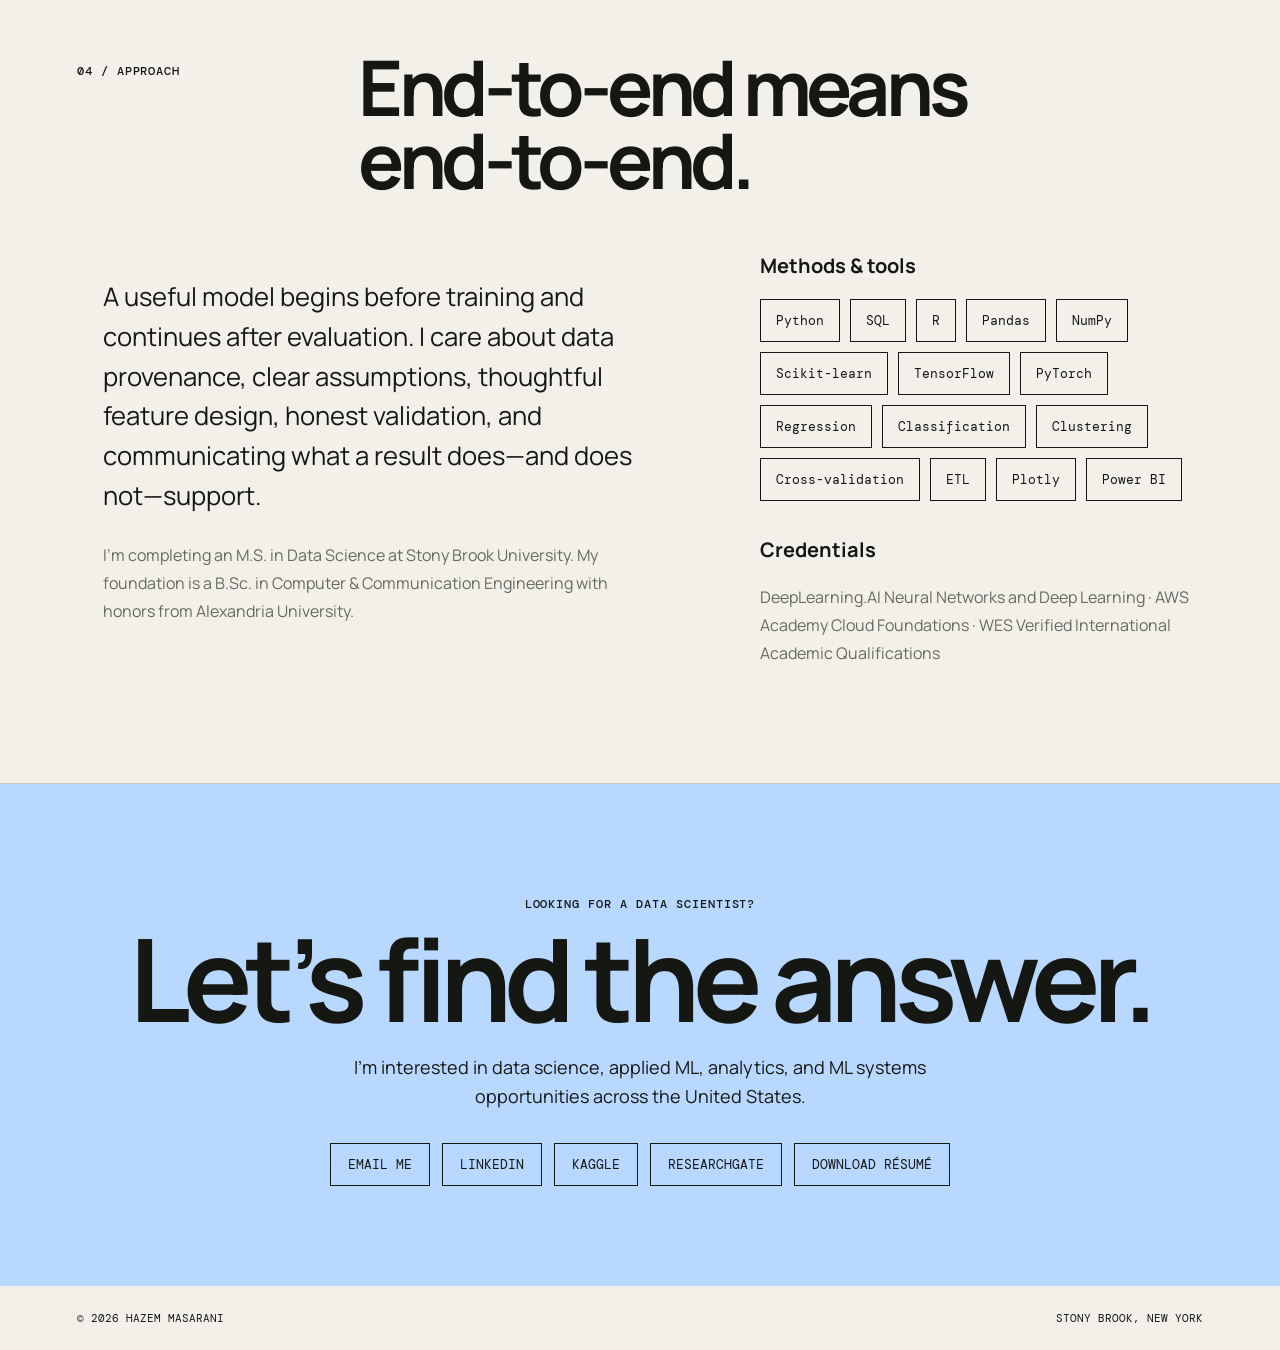
==== commit 3aaf2b83: "Simplify portfolio introduction" ====
--- a/data-science/index.html
+++ b/data-science/index.html
@@ -1 +1 @@
-<!doctype html><html lang="en"><head><meta charset="UTF-8"><meta name="viewport" content="width=device-width,initial-scale=1"><meta name="description" content="Hazem Masarani — data scientist and ML systems researcher turning complex data into defensible decisions."><title>Hazem Masarani — Data Scientist</title><link rel="stylesheet" href="../assets/site.css"></head><body class="portfolio ds"><nav class="nav"><a class="brand" href="#top">HAZEM / DATA</a><div class="nav-links"><a href="#projects">Projects</a><a href="#research">Research</a><a href="#experience">Experience</a><a class="pill" href="../resumes/Hazem_Masarani_Data_Scientist.pdf" download>Résumé ↓</a></div></nav><header class="hero" id="top"><div><p class="kicker">DATA SCIENTIST · ML RESEARCHER · NEW YORK</p><h1>Find the signal.<br><em>Make it useful.</em></h1></div><div class="hero-bottom"><p class="hero-copy">I’m Hazem Masarani. I use statistics, machine learning, and data engineering to turn messy real-world signals into models, explanations, and better decisions.</p><div class="availability"><strong>Currently</strong><br>M.S. Data Science, Stony Brook<br>GPA 3.96 · Dec 2026<br><span class="status-dot"></span> Open to U.S. data roles</div></div></header><main><section class="proof"><div><b>3.96</b><span>Graduate GPA</span></div><div><b>1</b><span>Published preprint</span></div><div><b>360°</b><span>Operational data view</span></div><div><b>500+</b><span>LinkedIn connections</span></div></section><section class="section" id="projects"><div class="section-head"><p class="label">01 / DATA PROJECTS</p><h2>Questions answered<br>with evidence.</h2></div><div class="project-grid"><a class="card wide card-link featured" href="https://github.com/hazemmasarani/fed-rate-prediction" target="_blank" rel="noreferrer"><p class="meta">ECONOMETRICS · SOURCE CODE ↗</p><h3>Forecasting Federal Funds Rate Changes</h3><p>Built an end-to-end analysis using FRED macroeconomic and financial indicators to study rate hikes, cuts, and holds. The work covers data acquisition, preprocessing, feature engineering for inflation regimes, exploratory analysis, regression and clustering, and model selection using BIC and cross-validation.</p><div class="tags"><span>R / NOTEBOOKS</span><span>REGRESSION</span><span>CLUSTERING</span><span>CROSS-VALIDATION</span><span>FRED</span></div></a><a class="card small card-link" href="https://github.com/hazemmasarani/spaceship-titanic" target="_blank" rel="noreferrer"><p class="meta">MACHINE LEARNING · SOURCE CODE ↗</p><h3>Spaceship Titanic</h3><p>A complete Kaggle classification workflow using passenger demographics, cabin information, travel details, and spending behavior—covering missing data, feature engineering, model comparison, and prediction.</p><div class="tags"><span>PYTHON</span><span>SCIKIT-LEARN</span><span>CLASSIFICATION</span></div></a><article class="card"><p class="meta">TELECOM ANALYTICS · e&</p><h3>Project 360</h3><p>Led cross-functional analysis of SNMP traps, outages, topology, rollout, availability, power, and field-maintenance data. Developed logic to trace service downtime to root causes, estimate CapEx and OpEx impact, prioritize repairs, and identify sites requiring investment.</p><div class="tags"><span>PYTHON</span><span>SQL</span><span>POWER BI</span><span>ROOT-CAUSE ANALYSIS</span></div></article><a class="card card-link" href="https://github.com/hazemmasarani/fm-index-engine" target="_blank" rel="noreferrer"><p class="meta">COMPUTATIONAL DATA · SOURCE CODE ↗</p><h3>Compressed Full-Text Indexing</h3><p>Implemented DC3 suffix arrays, Burrows–Wheeler Transform, FM-index construction, and efficient backward search—core techniques used in search systems and bioinformatics.</p><div class="tags"><span>C++</span><span>PYTHON</span><span>ALGORITHMS</span></div></a><a class="card small card-link" href="https://github.com/hazemmasarani/rent-insight" target="_blank" rel="noreferrer"><p class="meta">DATA COLLECTION · SOURCE CODE ↗</p><h3>Rent Insight</h3><p>Collects rental listings across platforms and structures price, location, and amenity details for comparison and downstream analysis.</p><div class="tags"><span>SCRAPING</span><span>PYTHON</span><span>DATA PIPELINES</span></div></a></div><div class="repo-cta"><a href="https://github.com/hazemmasarani?tab=repositories" target="_blank" rel="noreferrer">EXPLORE ALL GITHUB REPOSITORIES ↗</a></div></section><section class="section paper" id="research"><div class="section-head"><p class="label">02 / PUBLISHED RESEARCH</p><h2>Scaling intelligence,<br>not just models.</h2></div><div class="paper-box"><p class="meta">ARXIV:2602.21144 · FEBRUARY 2026</p><h2>Scaling State-Space Models on Multiple GPUs with Tensor Parallelism</h2><p>Selective state-space models are promising for long-context language modeling, but single-GPU memory, bandwidth, and latency become deployment bottlenecks. Our work presents a communication-efficient tensor-parallel design that keeps recurrent updates local, caches SSM state across prefill and decode, and uses quantized AllReduce to reduce synchronization cost.</p><p class="authors">Anurag Dutt · Nimit Shah · <strong>Hazem Masarani</strong> · Anshul Gandhi</p><div class="paper-actions"><a href="https://arxiv.org/abs/2602.21144" target="_blank" rel="noreferrer">ABSTRACT ↗</a><a href="https://arxiv.org/pdf/2602.21144" target="_blank" rel="noreferrer">PAPER PDF ↗</a><a href="https://www.researchgate.net/publication/401178571_Scaling_State-Space_Models_on_Multiple_GPUs_with_Tensor_Parallelism" target="_blank" rel="noreferrer">RESEARCHGATE ↗</a></div></div></section><section class="section" id="experience"><div class="section-head"><p class="label">03 / EXPERIENCE</p><h2>Models grounded in<br>operational reality.</h2></div><div class="timeline"><article class="role"><p class="meta">2025 — PRESENT</p><div><h3>Graduate Researcher · PACELab, Stony Brook University</h3><p>Study scalable ML inference under Prof. Anshul Gandhi. Design multi-GPU experiments, validate tensor-parallel execution against reference outputs, and measure throughput, latency, communication overhead, and numerical consistency.</p></div></article><article class="role"><p class="meta">2024</p><div><h3>Senior Data Automation & Network Data Engineer · e&</h3><p>Led Python pipelines, analytical modules, and dashboards for live network operations. Partnered with NOC, power, and field-maintenance stakeholders to translate analysis into repair priorities, battery expansion plans, rollout monitoring, and infrastructure decisions.</p></div></article><article class="role"><p class="meta">2023 — 2024</p><div><h3>Junior Data Automation & Network Data Engineer · e&</h3><p>Integrated heterogeneous operational sources into the eSW platform and developed a chatbot that streamlined internal data access and recurring analysis.</p></div></article><article class="role"><p class="meta">CURRENT PROFILE</p><div><h3>AI Training Contributor · Outlier</h3><p>Current LinkedIn-listed experience contributing to AI-focused work in New York alongside graduate study and research.</p></div></article></div></section><section class="section" id="about"><div class="section-head"><p class="label">04 / APPROACH</p><h2>End-to-end means<br>end-to-end.</h2></div><div class="about-grid"><div><p class="big-copy">A useful model begins before training and continues after evaluation. I care about data provenance, clear assumptions, thoughtful feature design, honest validation, and communicating what a result does—and does not—support.</p><p>I’m completing an M.S. in Data Science at Stony Brook University with a 3.96 GPA. My foundation is a B.Sc. in Computer & Communication Engineering with honors from Alexandria University.</p></div><div><h3>Methods & tools</h3><div class="skills"><span>Python</span><span>SQL</span><span>R</span><span>Pandas</span><span>NumPy</span><span>Scikit-learn</span><span>TensorFlow</span><span>PyTorch</span><span>Regression</span><span>Classification</span><span>Clustering</span><span>Cross-validation</span><span>ETL</span><span>Plotly</span><span>Power BI</span></div><h3>Credentials</h3><p>DeepLearning.AI Neural Networks and Deep Learning · AWS Academy Cloud Foundations · WES Verified International Academic Qualifications</p></div></div></section><section class="section contact" id="contact"><p class="label">LOOKING FOR A DATA SCIENTIST?</p><h2>Let’s find the answer.</h2><p class="contact-copy">I’m interested in data science, applied ML, analytics, and ML systems opportunities across the United States.</p><div class="contact-links"><a href="mailto:masarani.hazem@gmail.com">EMAIL ME</a><a href="https://www.linkedin.com/in/hazem-masarani-8b86931b1/" target="_blank">LINKEDIN</a><a href="https://www.kaggle.com/hazemmasarani" target="_blank">KAGGLE</a><a href="https://www.researchgate.net/profile/Hazem-Masarani" target="_blank">RESEARCHGATE</a><a href="../resumes/Hazem_Masarani_Data_Scientist.pdf" download>DOWNLOAD RÉSUMÉ</a></div></section></main><footer class="site-foot"><span>© 2026 HAZEM MASARANI</span><span>STONY BROOK, NEW YORK</span></footer><script src="../assets/site.js"></script></body></html>
+<!doctype html><html lang="en"><head><meta charset="UTF-8"><meta name="viewport" content="width=device-width,initial-scale=1"><meta name="description" content="Hazem Masarani — data scientist and ML systems researcher turning complex data into defensible decisions."><title>Hazem Masarani — Data Scientist</title><link rel="stylesheet" href="../assets/site.css"></head><body class="portfolio ds"><nav class="nav"><a class="brand" href="#top">HAZEM / DATA</a><div class="nav-links"><a href="#projects">Projects</a><a href="#research">Research</a><a href="#experience">Experience</a><a class="pill" href="../resumes/Hazem_Masarani_Data_Scientist.pdf" download>Résumé ↓</a></div></nav><header class="hero" id="top"><div><p class="kicker">DATA SCIENTIST · ML RESEARCHER · NEW YORK</p><h1>Find the signal.<br><em>Make it useful.</em></h1></div><div class="hero-bottom"><p class="hero-copy">I’m Hazem Masarani. I use statistics, machine learning, and data engineering to turn messy real-world signals into models, explanations, and better decisions.</p><div class="availability"><strong>Currently</strong><br>M.S. Data Science, Stony Brook<br>Expected Dec 2026<br><span class="status-dot"></span> Open to U.S. data roles</div></div></header><main><section class="proof"><div><b>M.S.</b><span>Data Science</span></div><div><b>1</b><span>Published preprint</span></div><div><b>360°</b><span>Operational data view</span></div><div><b>500+</b><span>LinkedIn connections</span></div></section><section class="section" id="projects"><div class="section-head"><p class="label">01 / DATA PROJECTS</p><h2>Questions answered<br>with evidence.</h2></div><div class="project-grid"><a class="card wide card-link featured" href="https://github.com/hazemmasarani/fed-rate-prediction" target="_blank" rel="noreferrer"><p class="meta">ECONOMETRICS · SOURCE CODE ↗</p><h3>Forecasting Federal Funds Rate Changes</h3><p>Built an end-to-end analysis using FRED macroeconomic and financial indicators to study rate hikes, cuts, and holds. The work covers data acquisition, preprocessing, feature engineering for inflation regimes, exploratory analysis, regression and clustering, and model selection using BIC and cross-validation.</p><div class="tags"><span>R / NOTEBOOKS</span><span>REGRESSION</span><span>CLUSTERING</span><span>CROSS-VALIDATION</span><span>FRED</span></div></a><a class="card small card-link" href="https://github.com/hazemmasarani/spaceship-titanic" target="_blank" rel="noreferrer"><p class="meta">MACHINE LEARNING · SOURCE CODE ↗</p><h3>Spaceship Titanic</h3><p>A complete Kaggle classification workflow using passenger demographics, cabin information, travel details, and spending behavior—covering missing data, feature engineering, model comparison, and prediction.</p><div class="tags"><span>PYTHON</span><span>SCIKIT-LEARN</span><span>CLASSIFICATION</span></div></a><article class="card"><p class="meta">TELECOM ANALYTICS · e&</p><h3>Project 360</h3><p>Led cross-functional analysis of SNMP traps, outages, topology, rollout, availability, power, and field-maintenance data. Developed logic to trace service downtime to root causes, estimate CapEx and OpEx impact, prioritize repairs, and identify sites requiring investment.</p><div class="tags"><span>PYTHON</span><span>SQL</span><span>POWER BI</span><span>ROOT-CAUSE ANALYSIS</span></div></article><a class="card card-link" href="https://github.com/hazemmasarani/fm-index-engine" target="_blank" rel="noreferrer"><p class="meta">COMPUTATIONAL DATA · SOURCE CODE ↗</p><h3>Compressed Full-Text Indexing</h3><p>Implemented DC3 suffix arrays, Burrows–Wheeler Transform, FM-index construction, and efficient backward search—core techniques used in search systems and bioinformatics.</p><div class="tags"><span>C++</span><span>PYTHON</span><span>ALGORITHMS</span></div></a><a class="card small card-link" href="https://github.com/hazemmasarani/rent-insight" target="_blank" rel="noreferrer"><p class="meta">DATA COLLECTION · SOURCE CODE ↗</p><h3>Rent Insight</h3><p>Collects rental listings across platforms and structures price, location, and amenity details for comparison and downstream analysis.</p><div class="tags"><span>SCRAPING</span><span>PYTHON</span><span>DATA PIPELINES</span></div></a></div><div class="repo-cta"><a href="https://github.com/hazemmasarani?tab=repositories" target="_blank" rel="noreferrer">EXPLORE ALL GITHUB REPOSITORIES ↗</a></div></section><section class="section paper" id="research"><div class="section-head"><p class="label">02 / PUBLISHED RESEARCH</p><h2>Scaling intelligence,<br>not just models.</h2></div><div class="paper-box"><p class="meta">ARXIV:2602.21144 · FEBRUARY 2026</p><h2>Scaling State-Space Models on Multiple GPUs with Tensor Parallelism</h2><p>Selective state-space models are promising for long-context language modeling, but single-GPU memory, bandwidth, and latency become deployment bottlenecks. Our work presents a communication-efficient tensor-parallel design that keeps recurrent updates local, caches SSM state across prefill and decode, and uses quantized AllReduce to reduce synchronization cost.</p><p class="authors">Anurag Dutt · Nimit Shah · <strong>Hazem Masarani</strong> · Anshul Gandhi</p><div class="paper-actions"><a href="https://arxiv.org/abs/2602.21144" target="_blank" rel="noreferrer">ABSTRACT ↗</a><a href="https://arxiv.org/pdf/2602.21144" target="_blank" rel="noreferrer">PAPER PDF ↗</a><a href="https://www.researchgate.net/publication/401178571_Scaling_State-Space_Models_on_Multiple_GPUs_with_Tensor_Parallelism" target="_blank" rel="noreferrer">RESEARCHGATE ↗</a></div></div></section><section class="section" id="experience"><div class="section-head"><p class="label">03 / EXPERIENCE</p><h2>Models grounded in<br>operational reality.</h2></div><div class="timeline"><article class="role"><p class="meta">2025 — PRESENT</p><div><h3>Graduate Researcher · PACELab, Stony Brook University</h3><p>Study scalable ML inference under Prof. Anshul Gandhi. Design multi-GPU experiments, validate tensor-parallel execution against reference outputs, and measure throughput, latency, communication overhead, and numerical consistency.</p></div></article><article class="role"><p class="meta">2024</p><div><h3>Senior Data Automation & Network Data Engineer · e&</h3><p>Led Python pipelines, analytical modules, and dashboards for live network operations. Partnered with NOC, power, and field-maintenance stakeholders to translate analysis into repair priorities, battery expansion plans, rollout monitoring, and infrastructure decisions.</p></div></article><article class="role"><p class="meta">2023 — 2024</p><div><h3>Junior Data Automation & Network Data Engineer · e&</h3><p>Integrated heterogeneous operational sources into the eSW platform and developed a chatbot that streamlined internal data access and recurring analysis.</p></div></article><article class="role"><p class="meta">CURRENT PROFILE</p><div><h3>AI Training Contributor · Outlier</h3><p>Current LinkedIn-listed experience contributing to AI-focused work in New York alongside graduate study and research.</p></div></article></div></section><section class="section" id="about"><div class="section-head"><p class="label">04 / APPROACH</p><h2>End-to-end means<br>end-to-end.</h2></div><div class="about-grid"><div><p class="big-copy">A useful model begins before training and continues after evaluation. I care about data provenance, clear assumptions, thoughtful feature design, honest validation, and communicating what a result does—and does not—support.</p><p>I’m completing an M.S. in Data Science at Stony Brook University. My foundation is a B.Sc. in Computer & Communication Engineering with honors from Alexandria University.</p></div><div><h3>Methods & tools</h3><div class="skills"><span>Python</span><span>SQL</span><span>R</span><span>Pandas</span><span>NumPy</span><span>Scikit-learn</span><span>TensorFlow</span><span>PyTorch</span><span>Regression</span><span>Classification</span><span>Clustering</span><span>Cross-validation</span><span>ETL</span><span>Plotly</span><span>Power BI</span></div><h3>Credentials</h3><p>DeepLearning.AI Neural Networks and Deep Learning · AWS Academy Cloud Foundations · WES Verified International Academic Qualifications</p></div></div></section><section class="section contact" id="contact"><p class="label">LOOKING FOR A DATA SCIENTIST?</p><h2>Let’s find the answer.</h2><p class="contact-copy">I’m interested in data science, applied ML, analytics, and ML systems opportunities across the United States.</p><div class="contact-links"><a href="mailto:masarani.hazem@gmail.com">EMAIL ME</a><a href="https://www.linkedin.com/in/hazem-masarani-8b86931b1/" target="_blank">LINKEDIN</a><a href="https://www.kaggle.com/hazemmasarani" target="_blank">KAGGLE</a><a href="https://www.researchgate.net/profile/Hazem-Masarani" target="_blank">RESEARCHGATE</a><a href="../resumes/Hazem_Masarani_Data_Scientist.pdf" download>DOWNLOAD RÉSUMÉ</a></div></section></main><footer class="site-foot"><span>© 2026 HAZEM MASARANI</span><span>STONY BROOK, NEW YORK</span></footer><script src="../assets/site.js"></script></body></html>
--- a/assets/site.css
+++ b/assets/site.css
@@ -1,6 +1 @@
-@import url('https://fonts.googleapis.com/css2?family=DM+Mono:wght@400;500&family=Manrope:wght@400;500;600;700;800&display=swap');
-:root{--ink:#151713;--paper:#f2f0e9;--lime:#c7f36b;--muted:#666a61;--line:#cbc9c0;--blue:#b9d8ff}*{box-sizing:border-box}html{scroll-behavior:smooth}body{margin:0;background:var(--paper);color:var(--ink);font-family:Manrope,Arial,sans-serif}a{color:inherit}.gateway main{max-width:1180px;margin:auto;padding:7vw 28px 60px}.eyebrow,.kicker,.label,.path span,.nav,.meta{font:500 12px DM Mono,monospace;letter-spacing:.08em;text-transform:uppercase}.gateway h1{font-size:clamp(54px,9vw,130px);line-height:.86;letter-spacing:-.075em;margin:22px 0 36px;max-width:1000px}.lede{font-size:20px;line-height:1.55;max-width:640px;color:var(--muted)}.paths{display:grid;grid-template-columns:1fr 1fr;gap:18px;margin-top:70px}.path{position:relative;text-decoration:none;border:1px solid var(--ink);padding:30px;min-height:330px;display:flex;flex-direction:column;transition:.25s}.path:first-child{background:var(--lime)}.path.data{background:var(--blue)}.path:hover{transform:translateY(-7px);box-shadow:8px 8px 0 var(--ink)}.path h2{font-size:clamp(38px,5vw,68px);line-height:.92;letter-spacing:-.06em;margin:42px 0 18px}.path p{max-width:440px;color:#3d413a}.path b{margin-top:auto;font-size:14px}.gateway footer{padding:24px 28px;border-top:1px solid var(--line);font:12px DM Mono,monospace}
-.portfolio{--accent:var(--lime)}.portfolio.ds{--accent:var(--blue)}.nav{position:sticky;top:0;z-index:10;background:rgba(242,240,233,.93);backdrop-filter:blur(12px);display:flex;align-items:center;justify-content:space-between;padding:17px max(24px,4vw);border-bottom:1px solid var(--line)}.nav a{text-decoration:none}.nav-links{display:flex;gap:26px}.nav .brand{font-weight:500}.pill{background:var(--ink);color:white;padding:11px 15px}.hero{padding:clamp(60px,9vw,130px) max(24px,6vw) 70px;min-height:83vh;display:flex;flex-direction:column;justify-content:space-between}.hero h1{font-size:clamp(58px,10vw,148px);line-height:.82;letter-spacing:-.078em;margin:32px 0}.hero h1 em{font-style:normal;background:var(--accent);padding:0 .08em}.hero-bottom{display:grid;grid-template-columns:1.5fr 1fr;gap:50px;align-items:end}.hero-copy{font-size:clamp(19px,2vw,27px);line-height:1.45;max-width:760px}.availability{justify-self:end;border-left:3px solid var(--accent);padding-left:16px;color:var(--muted);max-width:290px}.section{padding:100px max(24px,6vw);border-top:1px solid var(--line)}.section-head{display:grid;grid-template-columns:1fr 3fr;margin-bottom:55px}.section h2{font-size:clamp(40px,6vw,80px);line-height:.95;letter-spacing:-.06em;margin:0}.project-grid{display:grid;grid-template-columns:repeat(12,1fr);gap:18px}.card{border:1px solid var(--ink);padding:28px;min-height:330px;grid-column:span 6;display:flex;flex-direction:column;background:#f8f7f2}.card.wide{grid-column:span 8}.card.small{grid-column:span 4}.card:hover{background:var(--accent)}.card h3{font-size:30px;line-height:1.05;letter-spacing:-.035em;margin:35px 0 16px}.card p{color:#50534d;line-height:1.6}.tags{display:flex;flex-wrap:wrap;gap:8px;margin-top:auto}.tags span{font:11px DM Mono;border:1px solid;padding:6px 8px}.card-link{text-decoration:none}.timeline{max-width:950px;margin-left:auto}.role{display:grid;grid-template-columns:180px 1fr;gap:25px;padding:30px 0;border-top:1px solid var(--line)}.role h3{font-size:25px;margin:0 0 5px}.role p{color:var(--muted);line-height:1.6}.skills{display:flex;flex-wrap:wrap;gap:10px;max-width:1000px;margin-left:auto}.skills span{border:1px solid;padding:12px 15px;font:13px DM Mono}.paper{background:var(--ink);color:white}.paper .paper-box{border:1px solid #555;padding:clamp(25px,5vw,70px);max-width:1100px;margin-left:auto}.paper h2{max-width:900px}.paper p{color:#b8bbb4;max-width:760px;line-height:1.7}.paper a{display:inline-block;margin-top:25px;background:var(--accent);color:var(--ink);padding:14px 18px;text-decoration:none;font-weight:700}.contact{background:var(--accent);text-align:center}.contact h2{font-size:clamp(50px,9vw,120px);margin-bottom:35px}.contact-links{display:flex;justify-content:center;flex-wrap:wrap;gap:12px}.contact-links a{border:1px solid;padding:12px 17px;text-decoration:none;font:13px DM Mono}.site-foot{display:flex;justify-content:space-between;padding:25px max(24px,6vw);font:11px DM Mono}.menu{display:none}@media(max-width:760px){.paths{grid-template-columns:1fr}.nav-links a:not(.pill){display:none}.hero-bottom,.section-head{grid-template-columns:1fr}.availability{justify-self:start}.card,.card.wide,.card.small{grid-column:span 12}.role{grid-template-columns:1fr}.section{padding-top:70px;padding-bottom:70px}.hero{min-height:75vh}.site-foot{gap:20px;flex-direction:column}}
-@media(prefers-reduced-motion:reduce){html{scroll-behavior:auto}.path{transition:none}}
-.proof{display:grid;grid-template-columns:repeat(4,1fr);border-top:1px solid var(--ink);border-bottom:1px solid var(--ink);background:var(--accent)}.proof div{padding:26px max(18px,3vw);border-right:1px solid var(--ink);display:flex;flex-direction:column;gap:5px}.proof div:last-child{border:0}.proof b{font-size:30px;letter-spacing:-.04em}.proof span{font:11px DM Mono,monospace;text-transform:uppercase}.status-dot{display:inline-block;width:8px;height:8px;border-radius:50%;background:#4b9f41;margin:9px 5px 0 0;box-shadow:0 0 0 4px rgba(75,159,65,.14)}.featured{background:linear-gradient(135deg,#f8f7f2 70%,var(--accent))}.repo-cta{display:flex;justify-content:flex-end;margin-top:30px}.repo-cta a{font:500 12px DM Mono,monospace;text-decoration:none;border-bottom:1px solid;padding-bottom:5px}.paper-actions{display:flex;flex-wrap:wrap;gap:10px}.paper-actions a{margin-top:12px}.authors strong{color:white}.about-grid{display:grid;grid-template-columns:1.25fr 1fr;gap:clamp(35px,8vw,120px);max-width:1100px;margin-left:auto}.about-grid p{line-height:1.75;color:var(--muted)}.about-grid h3{margin:0 0 20px;font-size:20px}.about-grid h3:not(:first-child){margin-top:35px}.big-copy{font-size:clamp(19px,2vw,26px);line-height:1.55!important;color:var(--ink)!important}.about-grid .skills{margin:0}.contact-copy{font-size:18px;max-width:680px;margin:-15px auto 32px;line-height:1.6}.card-link{transition:transform .2s,box-shadow .2s}.card-link:hover{transform:translateY(-4px);box-shadow:6px 6px 0 var(--ink)}
-@media(max-width:760px){.proof{grid-template-columns:1fr 1fr}.proof div:nth-child(2){border-right:0}.proof div:nth-child(-n+2){border-bottom:1px solid var(--ink)}.about-grid{grid-template-columns:1fr}.paper-actions a{width:100%;text-align:center}.contact-copy{font-size:16px}}
+@import url(https://fonts.googleapis.com/css2?family=DM+Mono:wght@400;500&family=Manrope:wght@400;500;600;700;800&display=swap);:root{--ink:#151713;--paper:#f2f0e9;--lime:#c7f36b;--muted:#666a61;--line:#cbc9c0;--blue:#b9d8ff}*{box-sizing:border-box}html{scroll-behavior:smooth}body{margin:0;background:var(--paper);color:var(--ink);font-family:Manrope,Arial,sans-serif}a{color:inherit}.gateway main{max-width:1180px;margin:auto;padding:7vw 28px 60px}.eyebrow,.kicker,.label,.meta,.nav,.path span{font:500 12px DM Mono,monospace;letter-spacing:.08em;text-transform:uppercase}.gateway h1{font-size:clamp(54px, 9vw, 130px);line-height:.86;letter-spacing:-.075em;margin:22px 0 36px;max-width:1000px}.lede{font-size:20px;line-height:1.55;max-width:640px;color:var(--muted)}.paths{display:grid;grid-template-columns:1fr 1fr;gap:18px;margin-top:70px}.path{position:relative;text-decoration:none;border:1px solid var(--ink);padding:30px;min-height:330px;display:flex;flex-direction:column;transition:.25s}.path:first-child{background:var(--lime)}.path.data{background:var(--blue)}.path:hover{transform:translateY(-7px);box-shadow:8px 8px 0 var(--ink)}.path h2{font-size:clamp(38px, 5vw, 68px);line-height:.92;letter-spacing:-.06em;margin:42px 0 18px}.path p{max-width:440px;color:#3d413a}.path b{margin-top:auto;font-size:14px}.gateway footer{padding:24px 28px;border-top:1px solid var(--line);font:12px DM Mono,monospace}.portfolio{--accent:var(--lime)}.portfolio.ds{--accent:var(--blue)}.hero.hero-simple{min-height:auto;display:block;padding-top:clamp(72px,10vw,120px);padding-bottom:clamp(72px,10vw,120px)}.hero.hero-simple h1{font-size:clamp(48px, 7vw, 88px);line-height:1;letter-spacing:-.055em;margin:24px 0 22px}.hero-simple .hero-copy{font-size:clamp(20px, 2.2vw, 30px);max-width:850px;margin:0;line-height:1.45}.hero-status{margin:34px 0 0;color:var(--muted);font-size:15px}.hero-status .status-dot{margin-top:0}.nav{position:sticky;top:0;z-index:10;background:rgba(242,240,233,.93);backdrop-filter:blur(12px);display:flex;align-items:center;justify-content:space-between;padding:17px max(24px,4vw);border-bottom:1px solid var(--line)}.nav a{text-decoration:none}.nav-links{display:flex;gap:26px}.nav .brand{font-weight:500}.pill{background:var(--ink);color:#fff;padding:11px 15px}.hero{padding:clamp(60px,9vw,130px) max(24px,6vw) 70px;min-height:83vh;display:flex;flex-direction:column;justify-content:space-between}.hero h1{font-size:clamp(58px, 10vw, 148px);line-height:.82;letter-spacing:-.078em;margin:32px 0}.hero h1 em{font-style:normal;background:var(--accent);padding:0 .08em}.hero-bottom{display:grid;grid-template-columns:1.5fr 1fr;gap:50px;align-items:end}.hero-copy{font-size:clamp(19px, 2vw, 27px);line-height:1.45;max-width:760px}.availability{justify-self:end;border-left:3px solid var(--accent);padding-left:16px;color:var(--muted);max-width:290px}.section{padding:100px max(24px,6vw);border-top:1px solid var(--line)}.section-head{display:grid;grid-template-columns:1fr 3fr;margin-bottom:55px}.section h2{font-size:clamp(40px, 6vw, 80px);line-height:.95;letter-spacing:-.06em;margin:0}.project-grid{display:grid;grid-template-columns:repeat(12,1fr);gap:18px}.card{border:1px solid var(--ink);padding:28px;min-height:330px;grid-column:span 6;display:flex;flex-direction:column;background:#f8f7f2}.card.wide{grid-column:span 8}.card.small{grid-column:span 4}.card:hover{background:var(--accent)}.card h3{font-size:30px;line-height:1.05;letter-spacing:-.035em;margin:35px 0 16px}.card p{color:#50534d;line-height:1.6}.tags{display:flex;flex-wrap:wrap;gap:8px;margin-top:auto}.tags span{font:11px DM Mono;border:1px solid;padding:6px 8px}.card-link{text-decoration:none}.timeline{max-width:950px;margin-left:auto}.role{display:grid;grid-template-columns:180px 1fr;gap:25px;padding:30px 0;border-top:1px solid var(--line)}.role h3{font-size:25px;margin:0 0 5px}.role p{color:var(--muted);line-height:1.6}.skills{display:flex;flex-wrap:wrap;gap:10px;max-width:1000px;margin-left:auto}.skills span{border:1px solid;padding:12px 15px;font:13px DM Mono}.paper{background:var(--ink);color:#fff}.paper .paper-box{border:1px solid #555;padding:clamp(25px,5vw,70px);max-width:1100px;margin-left:auto}.paper h2{max-width:900px}.paper p{color:#b8bbb4;max-width:760px;line-height:1.7}.paper a{display:inline-block;margin-top:25px;background:var(--accent);color:var(--ink);padding:14px 18px;text-decoration:none;font-weight:700}.contact{background:var(--accent);text-align:center}.contact h2{font-size:clamp(50px, 9vw, 120px);margin-bottom:35px}.contact-links{display:flex;justify-content:center;flex-wrap:wrap;gap:12px}.contact-links a{border:1px solid;padding:12px 17px;text-decoration:none;font:13px DM Mono}.site-foot{display:flex;justify-content:space-between;padding:25px max(24px,6vw);font:11px DM Mono}.menu{display:none}@media (max-width:760px){.paths{grid-template-columns:1fr}.nav-links a:not(.pill){display:none}.hero-bottom,.section-head{grid-template-columns:1fr}.availability{justify-self:start}.card,.card.small,.card.wide{grid-column:span 12}.role{grid-template-columns:1fr}.section{padding-top:70px;padding-bottom:70px}.hero{min-height:75vh}.site-foot{gap:20px;flex-direction:column}}@media (prefers-reduced-motion:reduce){html{scroll-behavior:auto}.path{transition:none}}.proof{display:grid;grid-template-columns:repeat(4,1fr);border-top:1px solid var(--ink);border-bottom:1px solid var(--ink);background:var(--accent)}.proof div{padding:26px max(18px,3vw);border-right:1px solid var(--ink);display:flex;flex-direction:column;gap:5px}.proof div:last-child{border:0}.proof b{font-size:30px;letter-spacing:-.04em}.proof span{font:11px DM Mono,monospace;text-transform:uppercase}.status-dot{display:inline-block;width:8px;height:8px;border-radius:50%;background:#4b9f41;margin:9px 5px 0 0;box-shadow:0 0 0 4px rgba(75,159,65,.14)}.featured{background:linear-gradient(135deg,#f8f7f2 70%,var(--accent))}.repo-cta{display:flex;justify-content:flex-end;margin-top:30px}.repo-cta a{font:500 12px DM Mono,monospace;text-decoration:none;border-bottom:1px solid;padding-bottom:5px}.paper-actions{display:flex;flex-wrap:wrap;gap:10px}.paper-actions a{margin-top:12px}.authors strong{color:#fff}.about-grid{display:grid;grid-template-columns:1.25fr 1fr;gap:clamp(35px,8vw,120px);max-width:1100px;margin-left:auto}.about-grid p{line-height:1.75;color:var(--muted)}.about-grid h3{margin:0 0 20px;font-size:20px}.about-grid h3:not(:first-child){margin-top:35px}.big-copy{font-size:clamp(19px, 2vw, 26px);line-height:1.55!important;color:var(--ink)!important}.about-grid .skills{margin:0}.contact-copy{font-size:18px;max-width:680px;margin:-15px auto 32px;line-height:1.6}.card-link{transition:transform .2s,box-shadow .2s}.card-link:hover{transform:translateY(-4px);box-shadow:6px 6px 0 var(--ink)}@media (max-width:760px){.proof{grid-template-columns:1fr 1fr}.proof div:nth-child(2){border-right:0}.proof div:nth-child(-n+2){border-bottom:1px solid var(--ink)}.about-grid{grid-template-columns:1fr}.paper-actions a{width:100%;text-align:center}.contact-copy{font-size:16px}}
